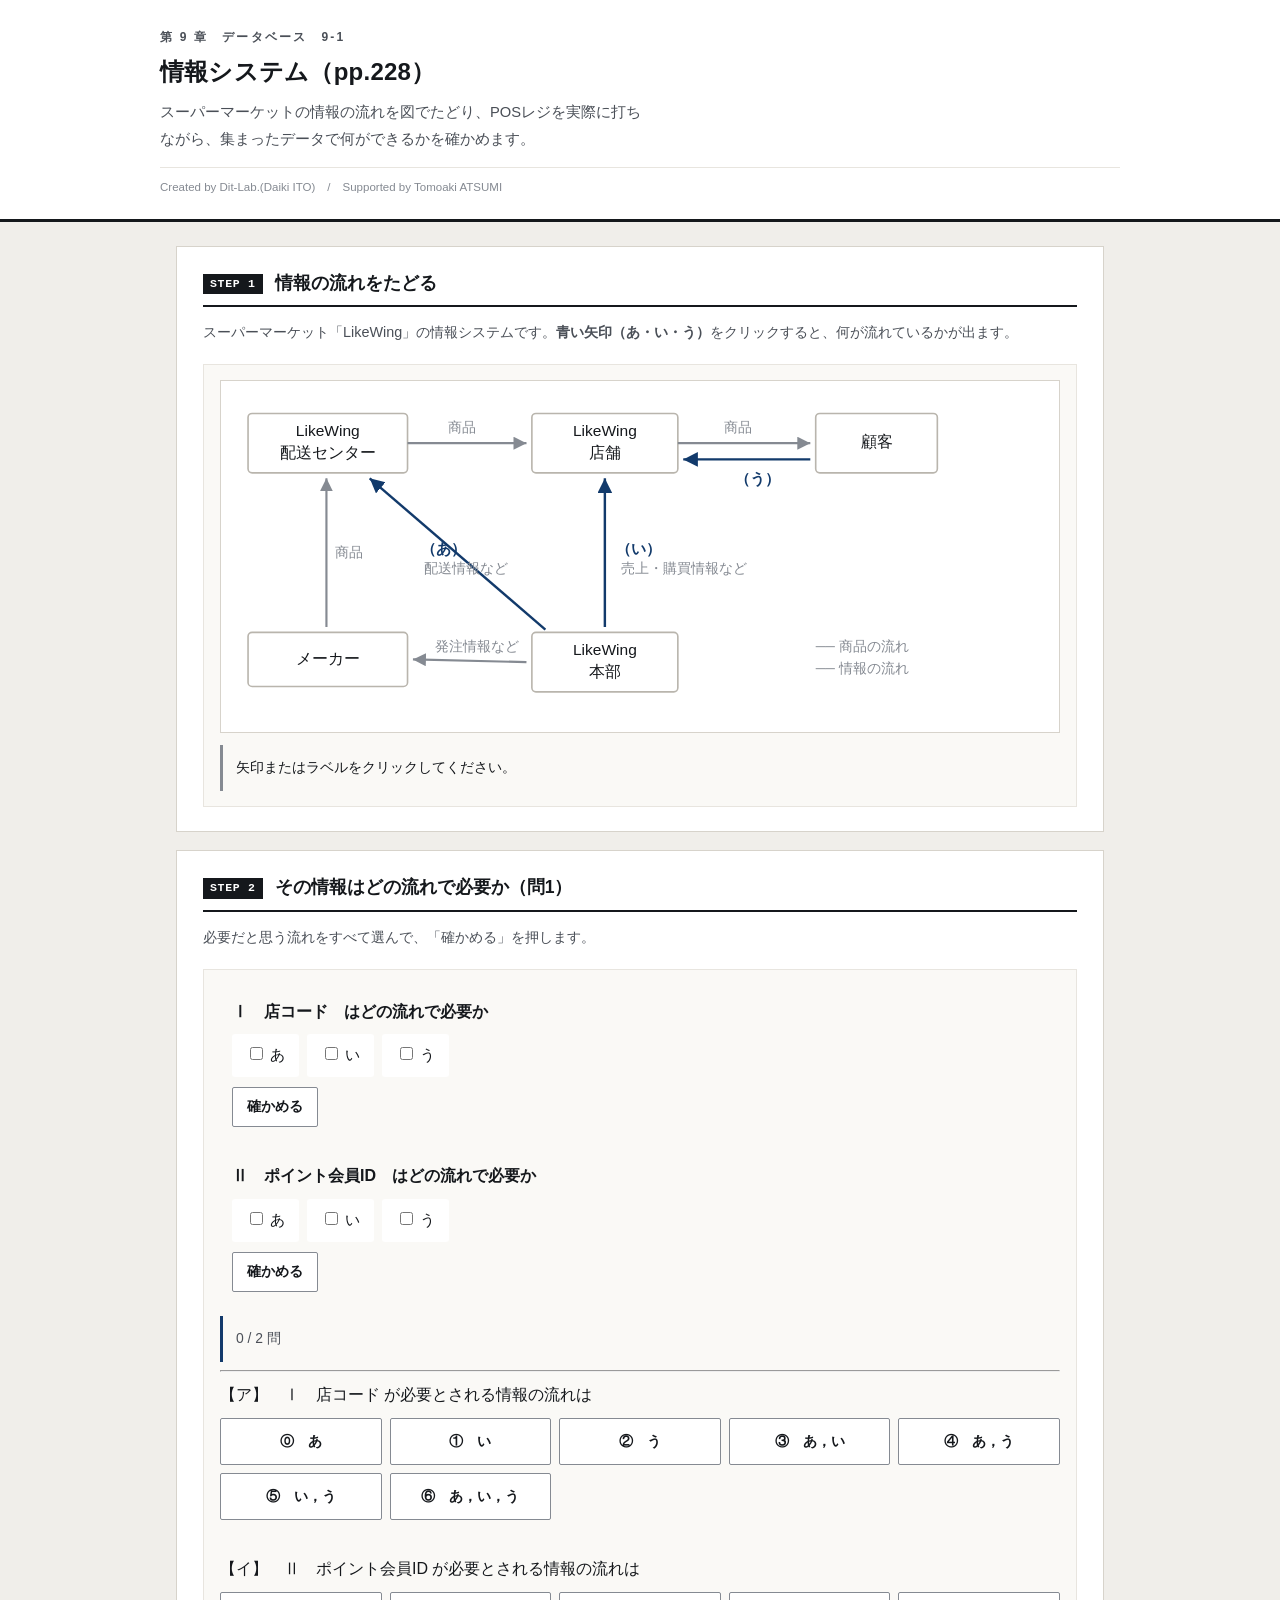
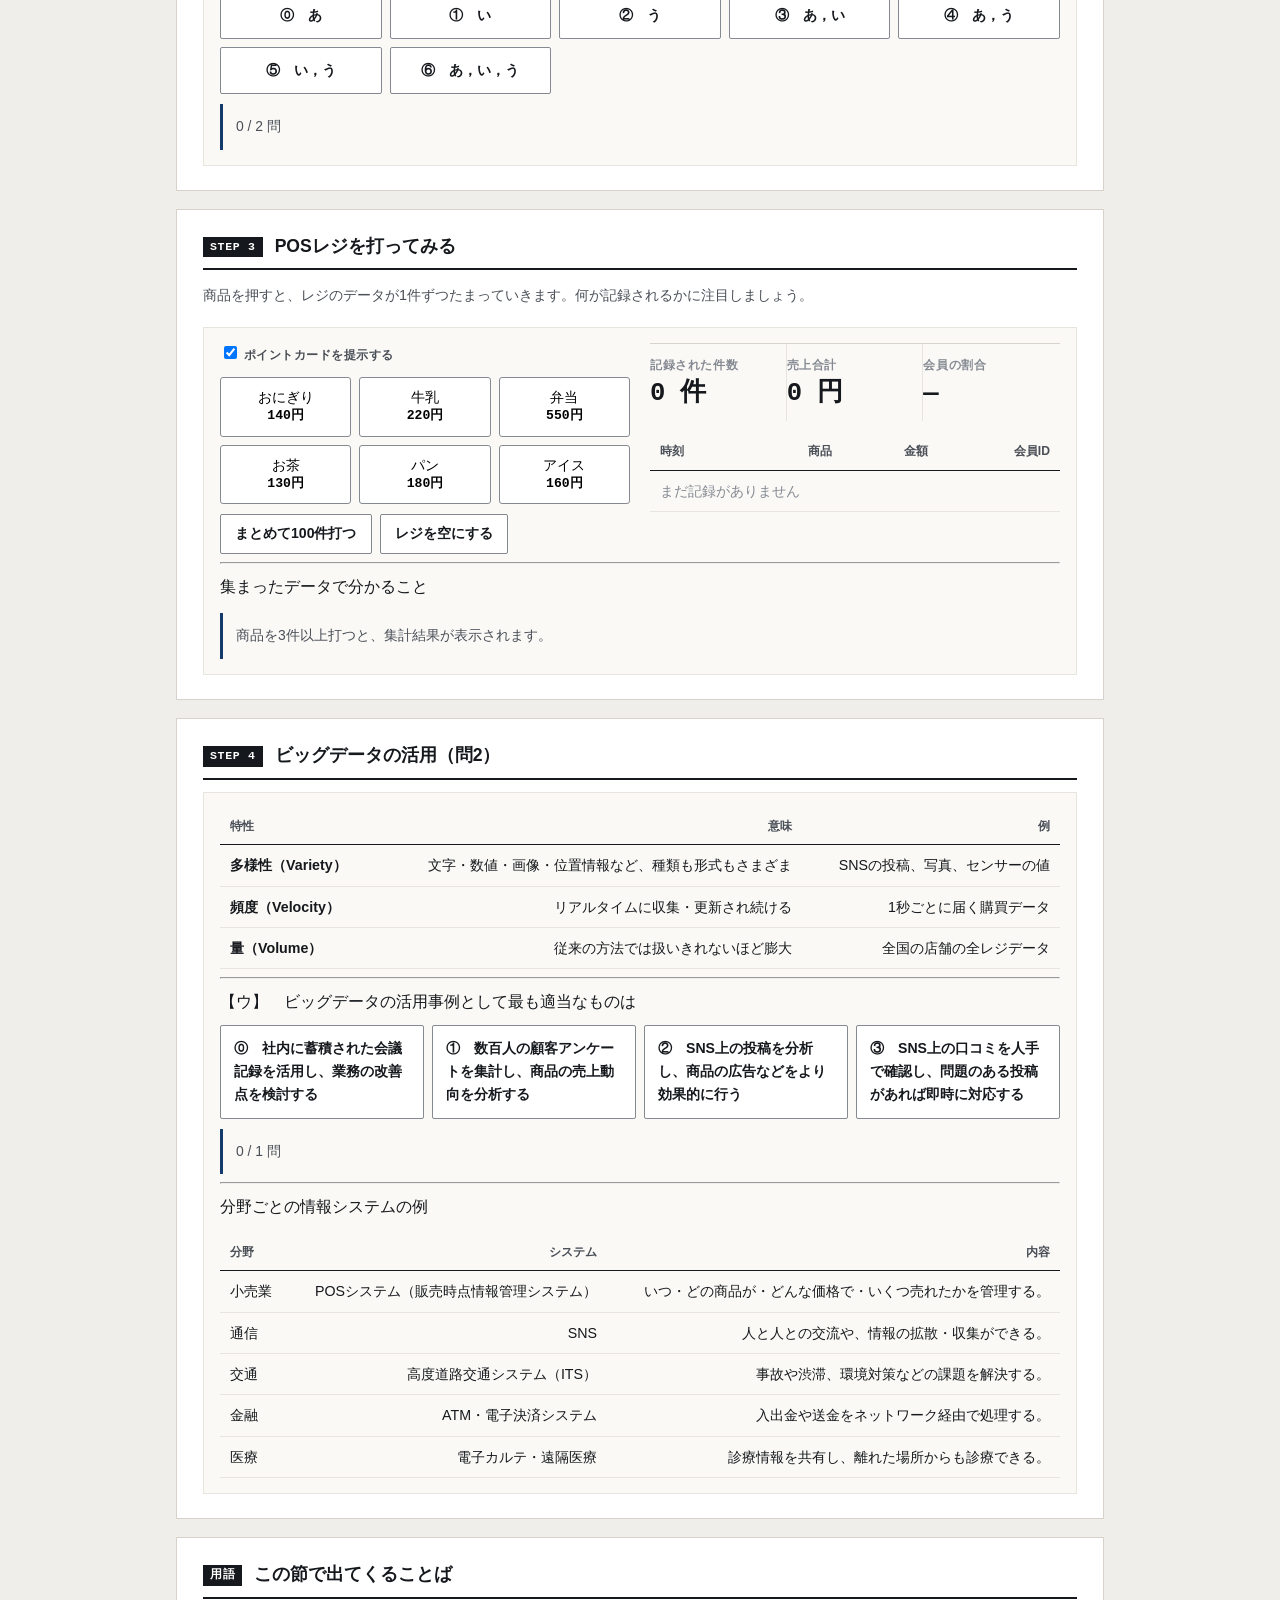
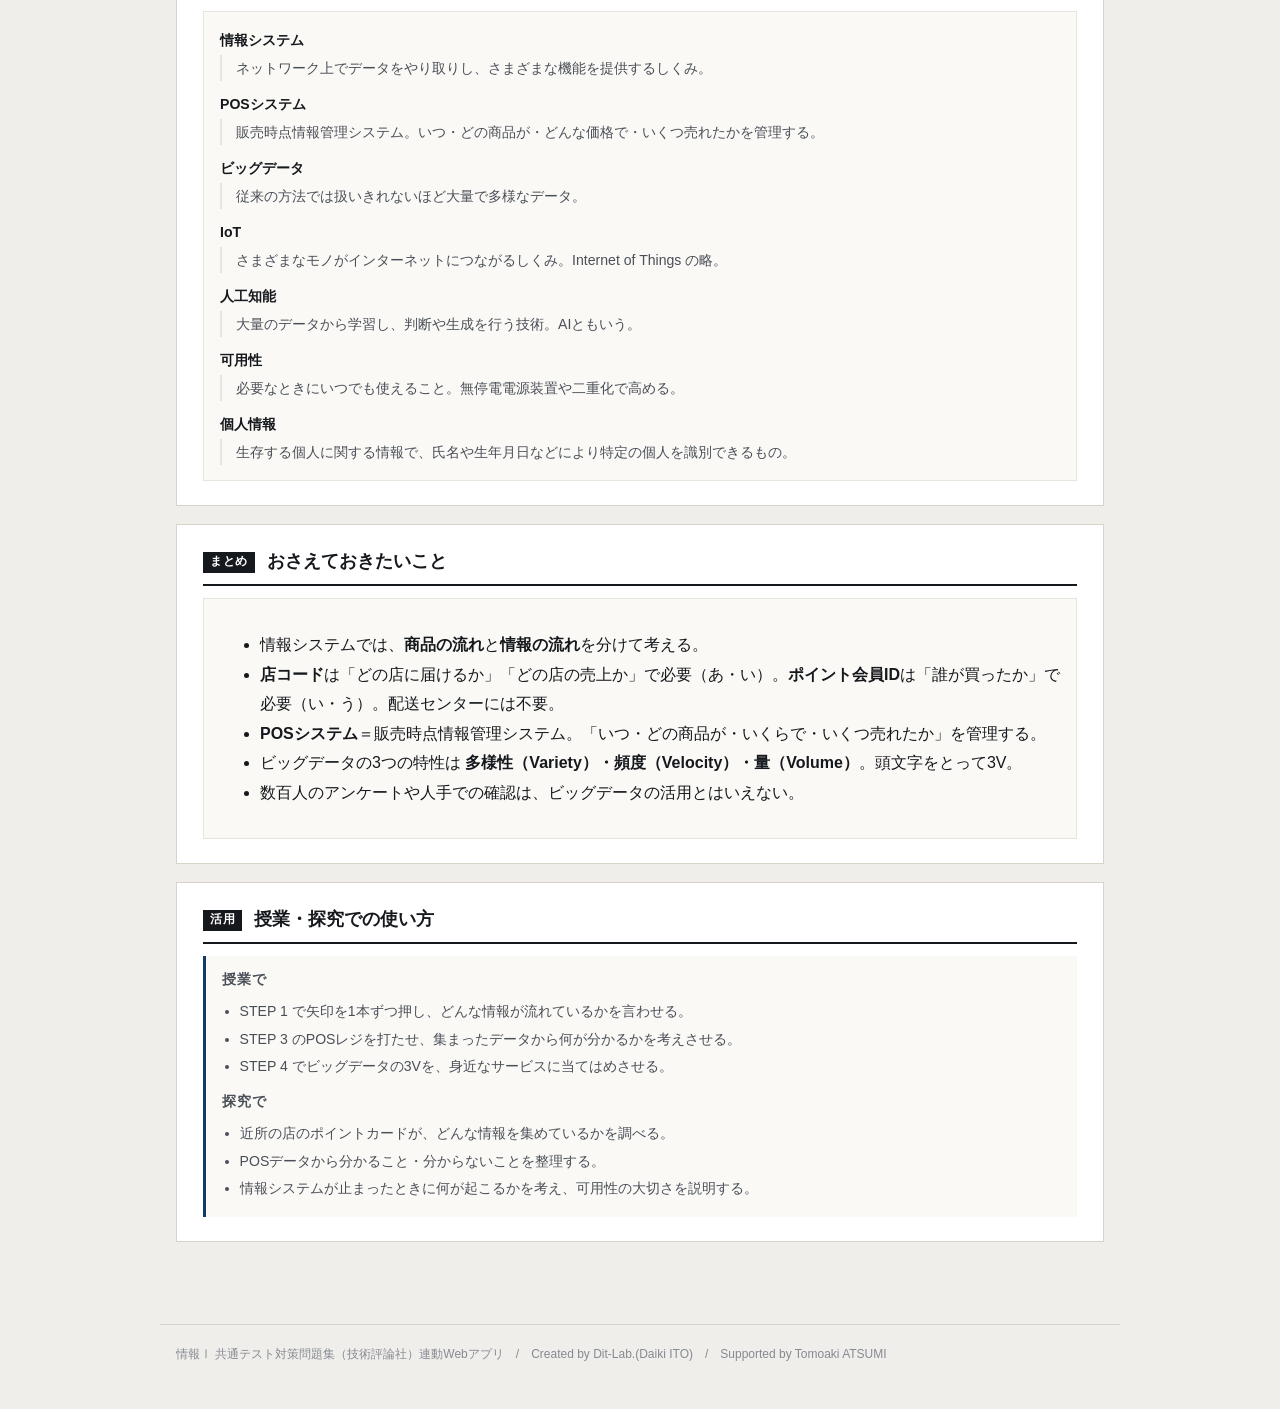
==== index.html @ 9b7051c2 "feat: Streamlit版を静的Webアプリ化。情報の流れの図・必要な情報の判定・POSレジ体験・ビッグデータ3Vに対応" ====
<!DOCTYPE html>
<html lang="ja">
<head>
<meta charset="UTF-8">
<meta name="viewport" content="width=device-width, initial-scale=1.0">
<title>情報システム｜情報Ⅰ共通テスト対策問題集</title>
<meta name="description" content="スーパーマーケットの情報の流れを図でたどり、POSレジを実際に打ちながら、集まったデータで何ができるかを確かめます。">
<link rel="icon" href="data:image/svg+xml,%3Csvg xmlns=%22http://www.w3.org/2000/svg%22 viewBox=%220 0 32 32%22%3E%3Crect width=%2232%22 height=%2232%22 fill=%22%2315181c%22/%3E%3Ctext x=%2216%22 y=%2222%22 font-size=%2218%22 font-family=%22monospace%22 fill=%22%23fff%22 text-anchor=%22middle%22%3E01%3C/text%3E%3C/svg%3E">
<link rel="stylesheet" href="css/style.css">
<link rel="stylesheet" href="css/app.css">
</head>
<body>

<header class="app-header">
  <div class="inner">
    <span class="eyebrow">第 9 章　データベース　9-1</span>
    <h1>情報システム（pp.228）</h1>
    <p class="lead">スーパーマーケットの情報の流れを図でたどり、POSレジを実際に打ちながら、集まったデータで何ができるかを確かめます。</p>
    <p class="credit">Created by Dit-Lab.(Daiki ITO)　/　Supported by Tomoaki ATSUMI</p>
  </div>
</header>

<main class="wrap">
  <section class="step" id="step1">
    <h2><span class="no">STEP 1</span>情報の流れをたどる</h2>
    <p class="desc">スーパーマーケット「LikeWing」の情報システムです。<strong>青い矢印（あ・い・う）</strong>をクリックすると、何が流れているかが出ます。</p>
    <div class="panel">
      <div id="sysBox"></div>
      <div class="note" id="sysNote" style="margin-top:12px">矢印またはラベルをクリックしてください。</div>
    </div>
  </section>

  <section class="step" id="step2">
    <h2><span class="no">STEP 2</span>その情報はどの流れで必要か（問1）</h2>
    <p class="desc">必要だと思う流れをすべて選んで、「確かめる」を押します。</p>
    <div class="panel">
      <div id="pickBox"></div>
      <div class="note" id="pickNote" style="margin-top:12px"></div>
      <hr class="sep">
      <div id="q1Box"></div>
      <div class="note" id="q1Note" style="margin-top:10px"></div>
    </div>
  </section>

  <section class="step" id="step3">
    <h2><span class="no">STEP 3</span>POSレジを打ってみる</h2>
    <p class="desc">商品を押すと、レジのデータが1件ずつたまっていきます。何が記録されるかに注目しましょう。</p>
    <div class="panel">
      <div class="grid c2">
        <div>
          <label class="fld"><input type="checkbox" id="memOn" checked> ポイントカードを提示する</label>
          <div class="posgrid" id="posBox" style="margin-top:10px"></div>
          <div class="btn-row" style="margin-top:10px">
            <button class="btn" id="posAuto">まとめて100件打つ</button>
            <button class="btn" id="posClear">レジを空にする</button>
          </div>
        </div>
        <div>
          <div class="metrics">
            <div class="metric"><div class="k">記録された件数</div><div class="v" id="posN">0</div></div>
            <div class="metric"><div class="k">売上合計</div><div class="v" id="posSum">0 円</div></div>
            <div class="metric"><div class="k">会員の割合</div><div class="v" id="posMem">—</div></div>
          </div>
          <div class="tbl-scroll" style="margin-top:12px"><table class="tbl" id="posTable"></table></div>
        </div>
      </div>
      <hr class="sep">
      <p class="qhead">集まったデータで分かること</p>
      <div id="posChart"></div>
      <div class="note" id="posNote" style="margin-top:12px"></div>
    </div>
  </section>

  <section class="step" id="step4">
    <h2><span class="no">STEP 4</span>ビッグデータの活用（問2）</h2>
    <div class="panel">
      <div class="tbl-scroll"><table class="tbl" id="vTable"></table></div>
      <hr class="sep">
      <div id="q2Box"></div>
      <div class="note" id="q2Note" style="margin-top:10px"></div>
      <hr class="sep">
      <p class="qhead">分野ごとの情報システムの例</p>
      <div class="tbl-scroll"><table class="tbl" id="sysTable"></table></div>
    </div>
  </section>

  <section class="step" id="glossary">
    <h2><span class="no">用語</span>この節で出てくることば</h2>
    <div class="panel"><div id="glossBox"></div></div>
  </section>

  <section class="step" id="wrap">
    <h2><span class="no">まとめ</span>おさえておきたいこと</h2>
    <div class="panel">
      <ul class="bullets">
        <li>情報システムでは、<strong>商品の流れ</strong>と<strong>情報の流れ</strong>を分けて考える。</li>
        <li><strong>店コード</strong>は「どの店に届けるか」「どの店の売上か」で必要（あ・い）。<strong>ポイント会員ID</strong>は「誰が買ったか」で必要（い・う）。配送センターには不要。</li>
        <li><strong>POSシステム</strong>＝販売時点情報管理システム。「いつ・どの商品が・いくらで・いくつ売れたか」を管理する。</li>
        <li>ビッグデータの3つの特性は <strong>多様性（Variety）・頻度（Velocity）・量（Volume）</strong>。頭文字をとって3V。</li>
        <li>数百人のアンケートや人手での確認は、ビッグデータの活用とはいえない。</li>
      </ul>
    </div>
  </section>

  <section class="step">
    <h2><span class="no">活用</span>授業・探究での使い方</h2>
    <div class="use-note">
      <h3>授業で</h3>
      <ul>
        <li>STEP 1 で矢印を1本ずつ押し、どんな情報が流れているかを言わせる。</li>
        <li>STEP 3 のPOSレジを打たせ、集まったデータから何が分かるかを考えさせる。</li>
        <li>STEP 4 でビッグデータの3Vを、身近なサービスに当てはめさせる。</li>
      </ul>
      <h3 style="margin-top:12px">探究で</h3>
      <ul>
        <li>近所の店のポイントカードが、どんな情報を集めているかを調べる。</li>
        <li>POSデータから分かること・分からないことを整理する。</li>
        <li>情報システムが止まったときに何が起こるかを考え、可用性の大切さを説明する。</li>
      </ul>
    </div>
  </section>

</main>

<footer class="app-footer">
  情報Ⅰ 共通テスト対策問題集（技術評論社）連動Webアプリ　/　Created by Dit-Lab.(Daiki ITO)　/　Supported by Tomoaki ATSUMI
</footer>

<script src="js/tools.js"></script>
<script src="js/chart.js"></script>
<script src="js/terms.js"></script>
<script src="js/quiz.js"></script>
<script src="js/app.js"></script>
</body>
</html>
---- css/style.css ----
/* =========================================================
   情報Ⅰ 共通テスト対策問題集 — Web アプリ共通スタイル
   紙面（参考書）に寄せた設計。装飾色は使わず、色は意味を持つときだけ。
   ========================================================= */

:root{
  --paper:#ffffff;
  --paper-2:#faf9f6;      /* うすい紙 */
  --bg:#f0eeea;           /* 台紙 */
  --ink:#15181c;
  --ink-2:#4a4f57;
  --ink-3:#858a92;
  --rule:#d7d3cb;         /* 罫線 */
  --rule-2:#e8e5df;
  --accent:#123a6b;       /* 濃紺。主要操作と現在地だけに使う */
  --accent-w:#e9eef6;
  --zero:#c0392b;         /* 左＝0 */
  --one:#1d4ed8;          /* 右＝1 */
  --ok:#1f7a3d;   --ok-bg:#eef6f0;
  --ng:#b3261e;   --ng-bg:#fbefee;
  --warn:#8a5a00; --warn-bg:#fbf5e8;
  --font:"Hiragino Kaku Gothic ProN","Hiragino Sans","Yu Gothic Medium","Yu Gothic",
         "Noto Sans JP",Meiryo,-apple-system,BlinkMacSystemFont,sans-serif;
  --mono:"SFMono-Regular",Menlo,Consolas,"Courier New",monospace;
}

*{box-sizing:border-box}
[hidden]{display:none !important}
html{-webkit-text-size-adjust:100%}
body{
  margin:0; background:var(--bg); color:var(--ink);
  font-family:var(--font); font-size:16px; line-height:1.85;
  font-feature-settings:"palt" 1;
}
h1,h2,h3,h4{line-height:1.45; margin:0; font-weight:700}
p{margin:0 0 .75em} p:last-child{margin-bottom:0}
a{color:var(--accent)}

/* ---------- 標題 ---------- */
.app-header{background:var(--paper); border-bottom:3px solid var(--ink); padding:26px 20px 20px}
.app-header .inner{max-width:960px; margin:0 auto}
.app-header .eyebrow{
  font-size:.75rem; font-weight:700; color:var(--ink-2); letter-spacing:.18em;
  display:block; margin-bottom:7px;
}
.app-header h1{font-size:1.5rem; letter-spacing:.01em}
.app-header .lead{font-size:.92rem; color:var(--ink-2); margin-top:9px; max-width:60ch}
.app-header .credit{
  font-size:.72rem; color:var(--ink-3); margin-top:14px;
  padding-top:9px; border-top:1px solid var(--rule-2);
}

/* ---------- 版面 ---------- */
.wrap{max-width:960px; margin:0 auto; padding:24px 16px 64px}
.step{background:var(--paper); border:1px solid var(--rule); padding:24px 26px; margin-bottom:18px}
.step > h2{
  display:flex; align-items:baseline; gap:12px; font-size:1.1rem;
  padding-bottom:9px; border-bottom:2px solid var(--ink); margin-bottom:12px;
}
.step > h2 .no{
  flex:none; font-family:var(--mono); font-size:.72rem; font-weight:700;
  background:var(--ink); color:var(--paper); padding:2px 7px; letter-spacing:.06em;
  position:relative; top:-2px;
}
.step > .desc{color:var(--ink-2); font-size:.9rem; margin-bottom:18px}
.step[hidden]{display:none}

.grid{display:grid; gap:20px}
.grid > *{min-width:0}          /* 子の中身で列が広がるのを防ぐ */
@media(min-width:800px){ .grid.c2{grid-template-columns:1fr 1fr} }

.panel{border:1px solid var(--rule-2); background:var(--paper-2); padding:15px 16px; min-width:0}
.panel > h3{
  font-size:.8rem; font-weight:700; color:var(--ink-2); letter-spacing:.08em;
  margin-bottom:12px; padding-bottom:6px; border-bottom:1px solid var(--rule);
}

/* ---------- 部品 ---------- */
.btn{
  appearance:none; border:1px solid var(--ink-3); background:var(--paper); color:var(--ink);
  font-family:inherit; font-size:.88rem; font-weight:700; padding:8px 14px;
  border-radius:2px; cursor:pointer; min-height:40px; line-height:1.4;
  transition:background .12s, border-color .12s, color .12s;
}
.btn:hover:not(:disabled){background:var(--accent-w); border-color:var(--accent); color:var(--accent)}
.btn:disabled{opacity:.35; cursor:not-allowed}
.btn.primary{background:var(--accent); color:var(--paper); border-color:var(--accent)}
.btn.primary:hover:not(:disabled){background:#0d2c53; color:var(--paper)}
.btn.ghost{border-color:var(--rule); color:var(--ink-2)}
.btn.sm{font-size:.8rem; padding:5px 10px; min-height:34px}
.btn-row{display:flex; flex-wrap:wrap; gap:8px; align-items:center}

/* タブ（見出し下線式） */
.seg{display:flex; gap:0; border-bottom:1px solid var(--rule)}
.seg button{
  appearance:none; border:0; background:transparent; font-family:inherit; font-size:.88rem;
  font-weight:700; color:var(--ink-3); padding:9px 4px; margin-right:26px; cursor:pointer;
  border-bottom:3px solid transparent; margin-bottom:-1px; min-height:40px;
}
.seg button:hover{color:var(--ink-2)}
.seg button[aria-pressed="true"]{color:var(--ink); border-bottom-color:var(--accent)}

label.fld{display:block; font-size:.78rem; font-weight:700; color:var(--ink-2); margin-bottom:5px; letter-spacing:.04em}
input[type=text], textarea, input[type=number]{
  width:100%; font-family:inherit; font-size:1rem; color:var(--ink);
  border:1px solid var(--ink-3); border-radius:2px; padding:9px 11px;
  background:var(--paper); min-height:42px;
}
input:focus, textarea:focus{outline:2px solid var(--accent); outline-offset:-1px; border-color:var(--accent)}
.btn:focus-visible, .seg button:focus-visible, .node-card:focus-visible{outline:2px solid var(--accent); outline-offset:2px}
textarea{resize:vertical; line-height:1.7}
.mono{font-family:var(--mono)}

table.tbl{width:100%; border-collapse:collapse; font-size:.89rem}
table.tbl th, table.tbl td{border-bottom:1px solid var(--rule-2); padding:7px 10px; text-align:right}
table.tbl th:first-child, table.tbl td:first-child{text-align:left}
table.tbl thead th{border-bottom:1.5px solid var(--ink); font-size:.76rem; color:var(--ink-2); font-weight:700; white-space:nowrap}
.tbl-scroll{overflow-x:auto; -webkit-overflow-scrolling:touch; max-width:100%}

.note{padding:10px 13px; font-size:.87rem; border-left:3px solid var(--ink-3); background:var(--paper-2)}
.note.ok{background:var(--ok-bg); border-left-color:var(--ok); color:#123f22}
.note.ng{background:var(--ng-bg); border-left-color:var(--ng); color:#6d1a15}
.note.info{background:var(--paper-2); border-left-color:var(--accent); color:var(--ink-2)}
.note.warn{background:var(--warn-bg); border-left-color:var(--warn); color:#5c3d00}
.note[hidden]{display:none}

.badge{
  display:inline-block; font-size:.72rem; font-weight:700; padding:1px 7px;
  border:1px solid var(--rule); color:var(--ink-2); background:var(--paper); letter-spacing:.04em;
}

/* 数値は罫線で仕切るだけ。カードにしない */
.metrics{display:flex; flex-wrap:wrap; gap:0; border-top:1px solid var(--rule)}
.metric{flex:1 1 130px; padding:11px 14px 11px 0; border-right:1px solid var(--rule-2)}
.metric:last-child{border-right:0}
.metric .k{font-size:.74rem; color:var(--ink-3); font-weight:700; letter-spacing:.05em}
.metric .v{font-size:1.6rem; font-weight:700; line-height:1.3; font-family:var(--mono); letter-spacing:-.01em}
.metric .s{font-size:.76rem; color:var(--ink-2)}

.bit0{color:var(--zero); font-weight:700}
.bit1{color:var(--one); font-weight:700}

.app-footer{
  max-width:960px; margin:0 auto; padding:18px 16px 44px; color:var(--ink-3);
  font-size:.75rem; border-top:1px solid var(--rule);
}
.sr-only{position:absolute;width:1px;height:1px;overflow:hidden;clip:rect(0 0 0 0);white-space:nowrap}

@media(max-width:640px){
  body{font-size:15px}
  .app-header{padding:20px 16px 16px}
  .app-header h1{font-size:1.16rem}
  .wrap{padding:16px 12px 52px}
  .step{padding:18px 15px}
  .seg button{margin-right:18px; font-size:.84rem}
  .metric{flex-basis:50%; border-right:0}
}
@media (prefers-reduced-motion:reduce){ *{animation:none!important; transition:none!important} }

/* ---------- 自分のデータ・共有・印刷 ---------- */
.toolbar{display:flex; flex-wrap:wrap; gap:8px; align-items:center; margin-top:12px;
  padding-top:12px; border-top:1px solid var(--rule-2)}
.toolbar .hint{font-size:.78rem; color:var(--ink-3)}
.paste-area{width:100%; min-height:110px; font-family:var(--mono); font-size:.86rem}
.use-note{background:var(--paper-2); border-left:3px solid var(--accent); padding:14px 16px; font-size:.88rem}
.use-note h3{font-size:.86rem; letter-spacing:.06em; margin-bottom:8px; color:var(--ink-2)}
.use-note ol, .use-note ul{margin:0; padding-left:1.25em; line-height:1.95; color:var(--ink-2)}

@media print{
  body{background:#fff}
  .app-header{border-bottom:2px solid #000}
  .step{border:1px solid #bbb; break-inside:avoid; page-break-inside:avoid; margin-bottom:12px}
  .btn, .seg, .toolbar, input[type=range]{display:none !important}
  .note{border-left-width:2px}
  a[href]:after{content:""}
}

/* ---------- 入力グリッド ---------- */
.dg-scroll{overflow:auto; -webkit-overflow-scrolling:touch; border:1px solid var(--rule); background:var(--paper); max-height:420px}
table.dg{border-collapse:collapse; font-family:var(--mono); font-size:.9rem; min-width:100%}
table.dg th, table.dg td{border:1px solid var(--rule-2); padding:0}
table.dg thead th{background:var(--paper-2); position:sticky; top:0; z-index:2}
table.dg .dg-n{background:var(--paper-2); color:var(--ink-3); font-size:.76rem; font-weight:400;
  text-align:center; min-width:34px; padding:0 4px; position:sticky; left:0; z-index:1}
table.dg .dg-corner{background:var(--paper-2); min-width:34px; position:sticky; left:0; z-index:3}
table.dg .dg-act{background:var(--paper-2); width:34px}
.dg-h, .dg-c{width:100%; min-width:96px; border:0; background:transparent; font-family:inherit;
  font-size:.9rem; padding:8px 9px; color:var(--ink); min-height:38px}
.dg-h{font-weight:700; font-family:var(--font); font-size:.82rem; color:var(--ink-2)}
.dg-c.num{text-align:right}
.dg-c:focus, .dg-h:focus{outline:2px solid var(--accent); outline-offset:-2px; background:var(--accent-w)}
.dg-del{border:0; background:transparent; color:var(--ink-3); cursor:pointer; width:32px; height:34px; font-size:1rem}
.dg-del:hover{color:var(--ng)}
.dg-tools{display:flex; flex-wrap:wrap; gap:8px; align-items:center; margin-top:10px}
.dg-hint{font-size:.76rem; color:var(--ink-3)}

/* ---------- ファイル読み込み ---------- */
.filebox{display:flex; flex-wrap:wrap; gap:10px; align-items:center; padding:12px;
  border:1px dashed var(--rule); background:var(--paper-2)}
.filebox input[type=file]{font-size:.85rem; font-family:inherit; max-width:100%}
.filebox .sel{max-width:220px}
.filelabel{display:inline-flex; align-items:center; gap:6px; font-size:.85rem; font-weight:700;
  border:1px solid var(--ink-3); background:var(--paper); padding:8px 14px; border-radius:2px; cursor:pointer; min-height:40px}
.filelabel:hover{border-color:var(--accent); color:var(--accent); background:var(--accent-w)}
.filelabel input{display:none}

/* ---------- 用語解説 ---------- */
.term{position:relative; border-bottom:1.5px dotted var(--accent); cursor:help; color:var(--accent); font-weight:700}
.term .term-pop{display:none; position:absolute; left:0; top:1.7em; z-index:50; width:min(300px,78vw);
  background:var(--paper); border:1px solid var(--ink-3); box-shadow:0 6px 20px rgba(0,0,0,.14);
  padding:10px 12px; font-size:.82rem; font-weight:400; color:var(--ink-2); line-height:1.75;
  border-left:3px solid var(--accent); cursor:auto; text-align:left}
.term .term-pop b{display:block; color:var(--ink); font-size:.86rem; margin-bottom:3px}
.term.open .term-pop{display:block}
dl.gloss{margin:0; font-size:.88rem}
dl.gloss dt{font-weight:700; color:var(--ink); margin-top:10px}
dl.gloss dt:first-child{margin-top:0}
dl.gloss dd{margin:2px 0 0; color:var(--ink-2); line-height:1.85; padding-left:1em; border-left:2px solid var(--rule-2)}
@media print{ .term{border-bottom:0; color:inherit} .term .term-pop{display:none !important} }

/* ---------- スマホ・タブレット ---------- */
@media (max-width:1024px){
  /* iOS で入力時に画面が勝手に拡大するのを防ぐ（16px 未満だとズームする） */
  input[type=text], input[type=number], textarea, select, .dg-c, .dg-h{ font-size:16px }
  .dg-c, .dg-h{ min-width:110px }
}
@media (max-width:820px){
  .grid.c2{grid-template-columns:1fr}
  .dg-scroll{max-height:340px}
  .filebox{flex-direction:column; align-items:stretch}
  .filebox .sel{max-width:100%}
  .term .term-pop{left:auto; right:0; width:min(280px,86vw)}
}
@media (max-width:480px){
  .step > h2{font-size:1rem; flex-wrap:wrap}
  .metrics{gap:0}
  .metric{flex-basis:50%; padding-right:10px}
  .metric .v{font-size:1.3rem}
  .btn{padding:8px 12px}
  .dg-tools{gap:6px}
  .dg-hint{width:100%}
}
/* タッチ操作でのスクロールを滑らかに */
.tbl-scroll, .dg-scroll, .tree-box{ -webkit-overflow-scrolling:touch; overscroll-behavior-x:contain }

/* 幅指定つきの入力欄がスマートフォンではみ出さないようにする */
input[type=text], input[type=number], input[type=search], textarea, select{ max-width:100% }
.btn-row > label{ min-width:0; max-width:100% }
.btn-row > label input, .btn-row > label select{ max-width:100% }

/* 共通：○×判定・並べかえ（quiz.js 用） */
.abcde{border:1px solid var(--rule); border-radius:3px; overflow:hidden}
.abcde > div{border-top:1px solid var(--rule); padding:10px 12px}
.abcde > div:first-child{border-top:0}
.abcde .st{display:flex; gap:10px; align-items:flex-start; flex-wrap:wrap}
.abcde .st .k{font-weight:700; font-family:var(--mono); min-width:1.4em}
.abcde .st .t{flex:1; min-width:12em}
.abcde .jb{display:flex; gap:6px}
.abcde .jb .btn{min-width:3.4em; padding:6px 10px; text-align:center}
.prep{display:grid; grid-template-columns:repeat(auto-fit,minmax(150px,1fr)); gap:10px; margin-top:10px}
.prep .slot{border:1px dashed var(--ink-3); border-radius:3px; padding:10px; min-height:92px; background:var(--paper)}
.prep .slot.filled{border-style:solid}
.prep .slot .tag{font:700 .74rem/1.4 var(--mono); color:var(--accent); display:block; margin-bottom:6px}
.prep .slot .txt{font-size:.86rem; line-height:1.7}
.cards{display:flex; flex-wrap:wrap; gap:8px; margin-top:10px}
.cards .c{border:1px solid var(--ink-3); border-radius:3px; padding:9px 12px; background:var(--paper);
  cursor:pointer; font-size:.88rem; max-width:100%; text-align:left; font-family:inherit; color:var(--ink)}
.cards .c:hover{background:var(--warn-bg)}
.cards .c.used{opacity:.35; pointer-events:none}
---- css/app.css ----
.qhead{display:flex; justify-content:space-between; align-items:center; margin-bottom:12px}
.card-q{border:1px solid var(--rule); background:var(--paper); padding:18px; margin-bottom:14px}
.q-scene{font-size:1rem; font-weight:700; line-height:1.9}
.choice4{display:grid; gap:8px; grid-template-columns:repeat(auto-fit,minmax(160px,1fr))}
.choice4 .btn{text-align:left; line-height:1.65; padding:11px 13px}
.choice4 .btn.correct{background:var(--ok-bg); border-color:var(--ok); color:var(--ok)}
.choice4 .btn.wrong{background:var(--ng-bg); border-color:var(--ng); color:var(--ng)}
.choice4.locked{pointer-events:none}
.sel{width:100%; font-family:inherit; font-size:.95rem; padding:9px 11px; min-height:42px;
  border:1px solid var(--ink-3); border-radius:2px; background:var(--paper); color:var(--ink)}
input[type=range]{width:100%; accent-color:var(--accent); height:34px}
.why{font-size:.85rem; color:var(--ink-2); line-height:1.85}
.eqbox{font-family:var(--mono); font-size:1.02rem; font-weight:700; text-align:center; padding:14px;
  border:1px solid var(--rule); background:var(--paper-2); line-height:1.8}
.blankin{border:1.5px solid var(--accent); background:#fff; padding:6px 8px; text-align:center;
  font-family:var(--mono); min-height:38px; font-size:.95rem; max-width:120px}
.blankin.ok{border-color:var(--ok); background:var(--ok-bg)}
.blankin.ng{border-color:var(--ng); background:var(--ng-bg)}
table.tbl td .blankin{width:100%; max-width:none}

/* --- 9-1 情報システム --- */
#sysBox{border:1px solid var(--rule);background:var(--paper)}
#sysBox svg{display:block;width:100%}
svg .node{fill:#fff;stroke:#b9b5ad;stroke-width:1.2}
svg .ntx{font-size:11.5px;fill:#15181c;text-anchor:middle;dominant-baseline:middle;font-family:inherit;pointer-events:none}
svg .goods{stroke:#858a92;stroke-width:1.6;fill:none;marker-end:url(#a1)}
svg .info{stroke:#123a6b;stroke-width:1.8;fill:none;marker-end:url(#a2);cursor:pointer}
svg .info.on{stroke:#c0392b;stroke-width:3}
svg .ilab{font-size:11px;fill:#123a6b;font-weight:700;font-family:inherit;cursor:pointer}
svg .ilab.on{fill:#c0392b}
svg .cap{font-size:10px;fill:#858a92;font-family:inherit}
.posgrid{display:grid;grid-template-columns:repeat(auto-fit,minmax(110px,1fr));gap:8px}
.posgrid .p{border:1px solid var(--ink-3);border-radius:3px;padding:10px 8px;background:#fff;cursor:pointer;text-align:center;font-size:.88rem}
.posgrid .p:hover{background:var(--warn-bg)}
.posgrid .p .pr{display:block;font:700 .82rem/1.4 var(--mono);color:var(--muted)}
.flowpick{display:flex;gap:8px;flex-wrap:wrap;margin-top:8px}
.flowpick label{border:1px solid var(--line);border-radius:3px;padding:8px 14px;background:#fff;cursor:pointer;font-size:.92rem}
.flowpick label.on{border-color:var(--accent);background:var(--warn-bg);font-weight:700}
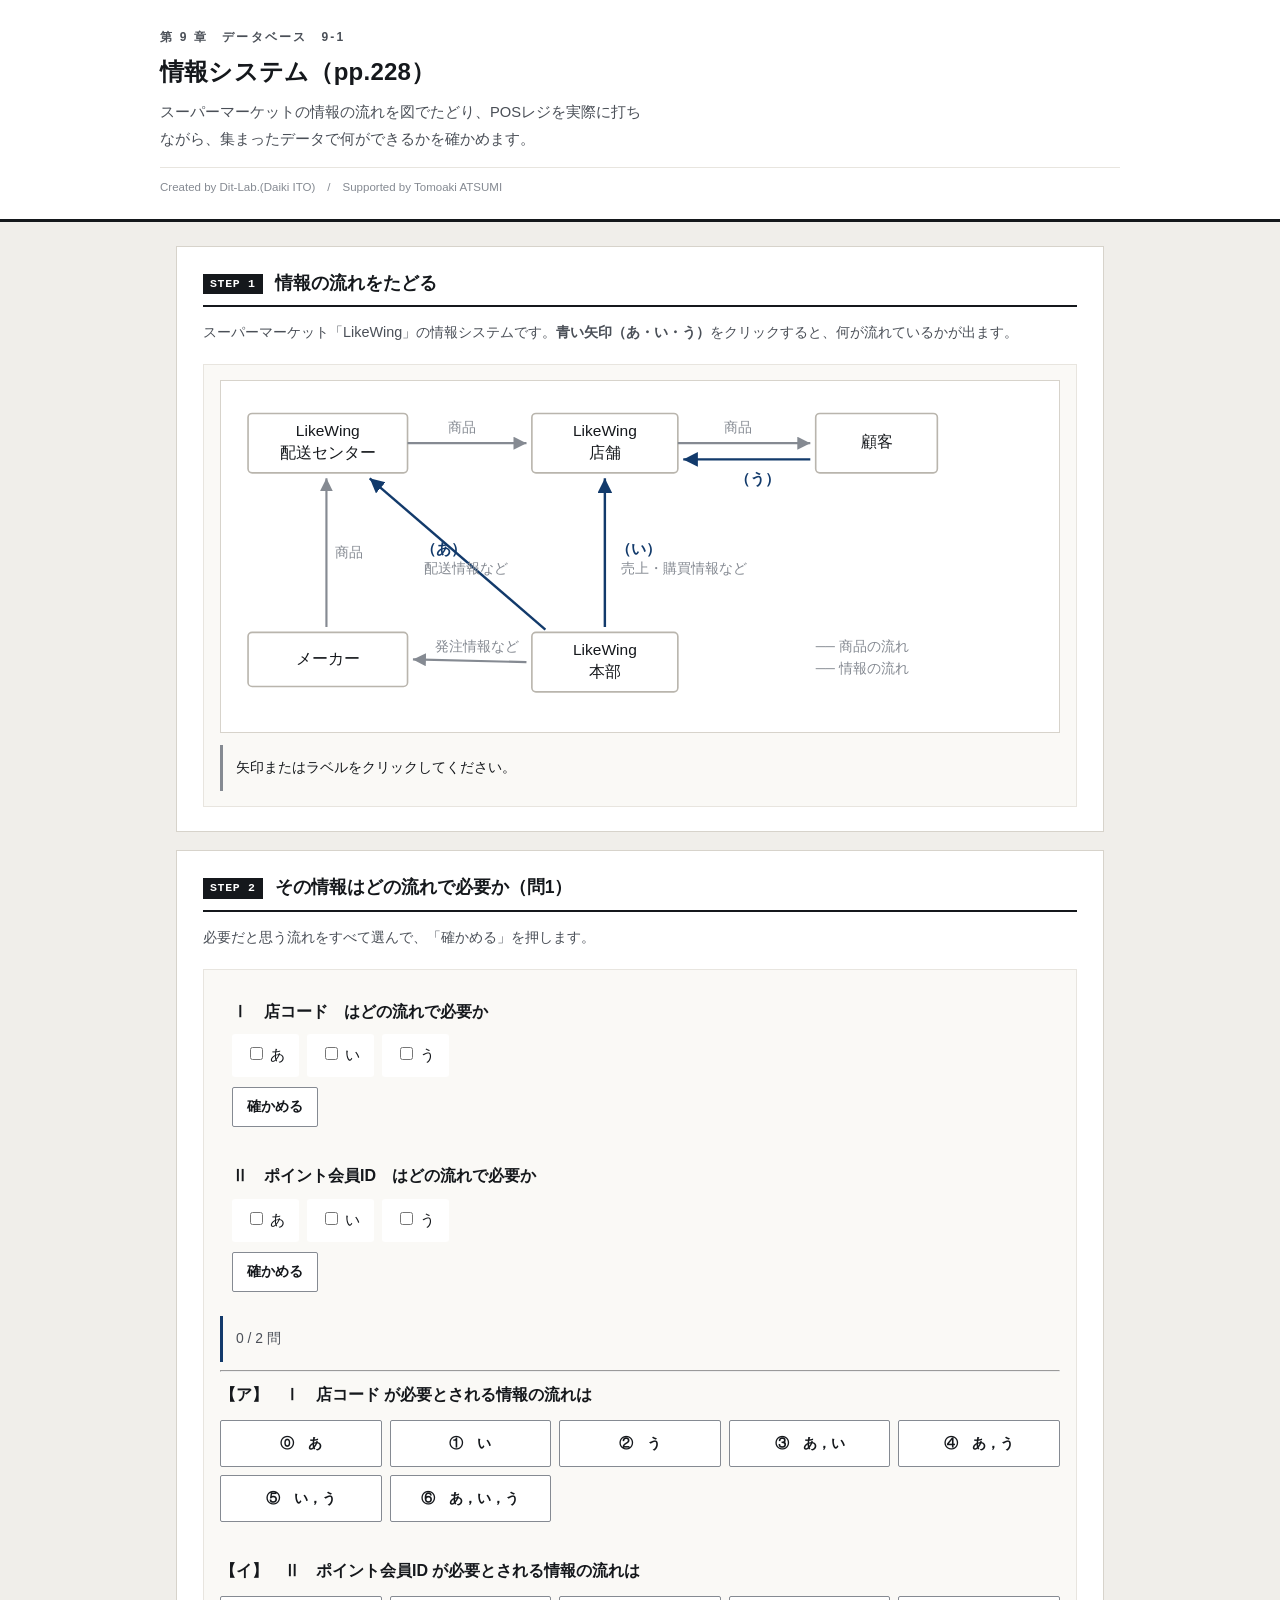
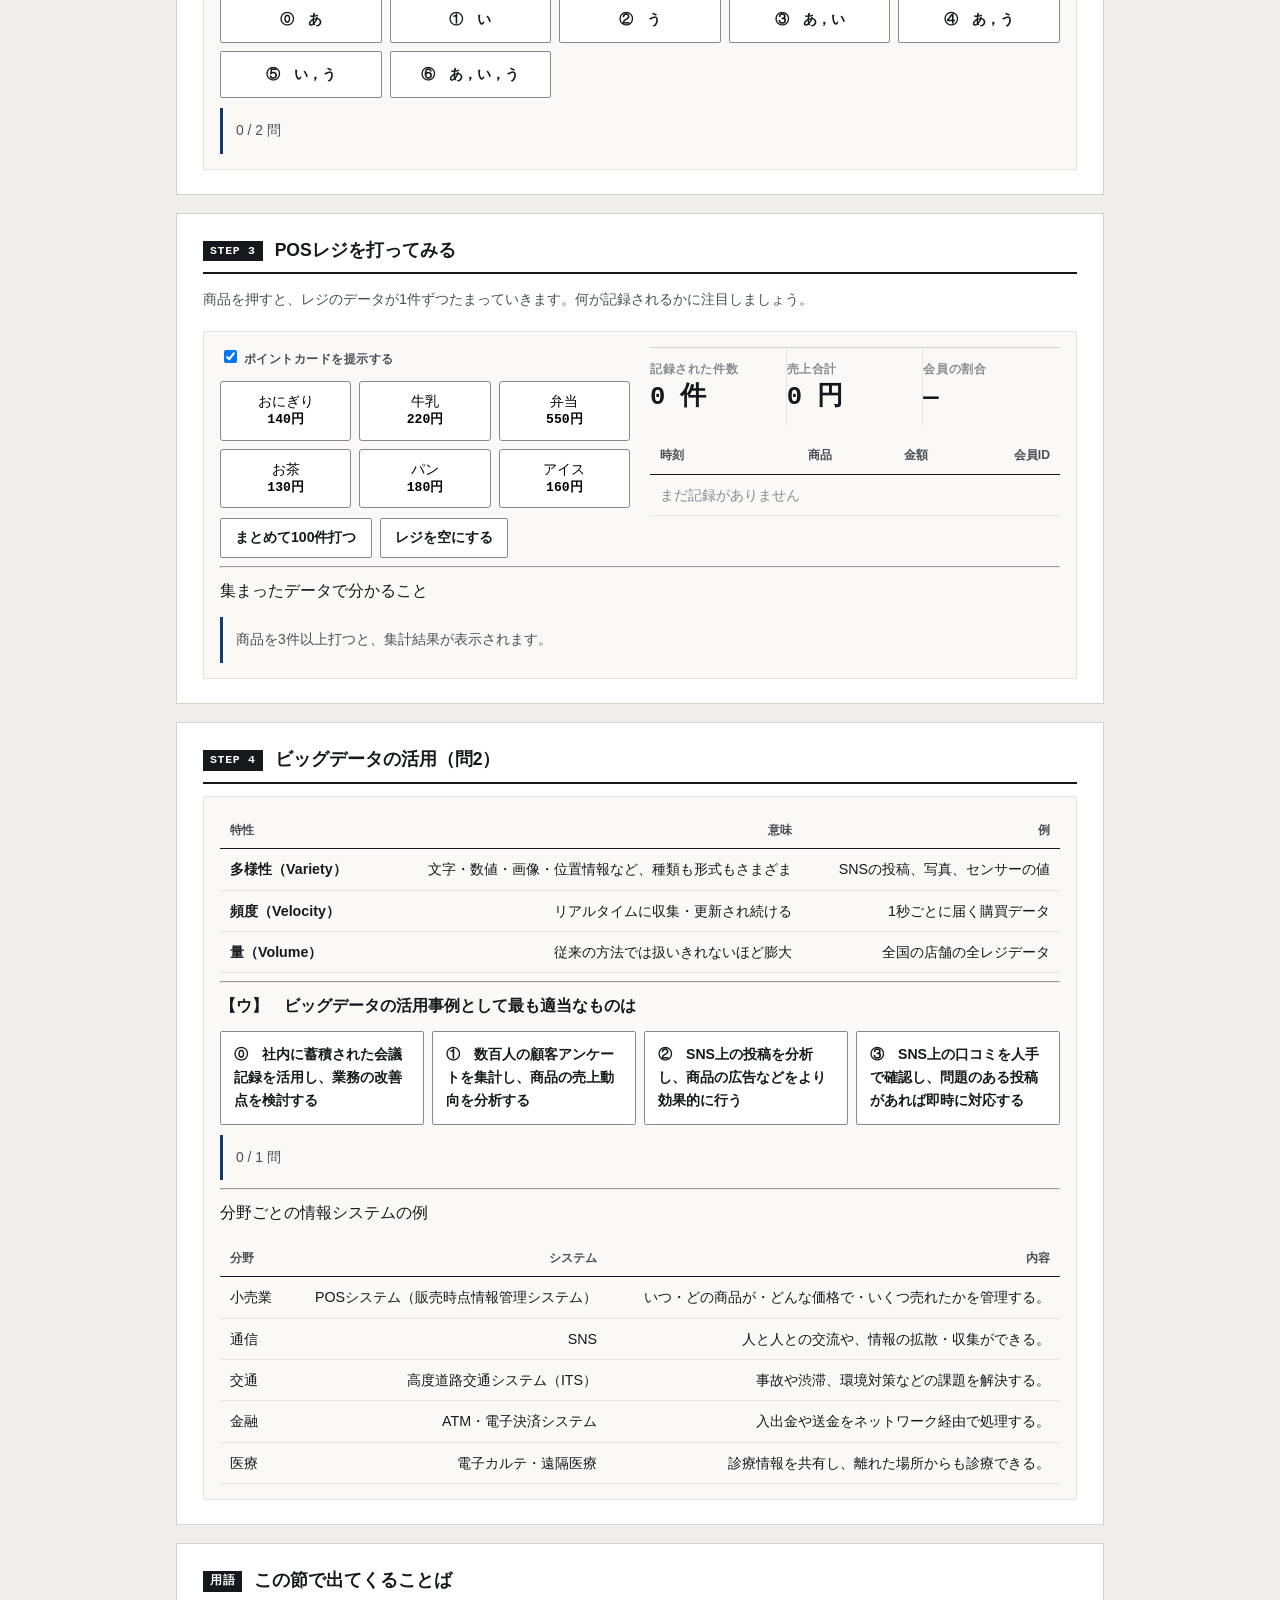
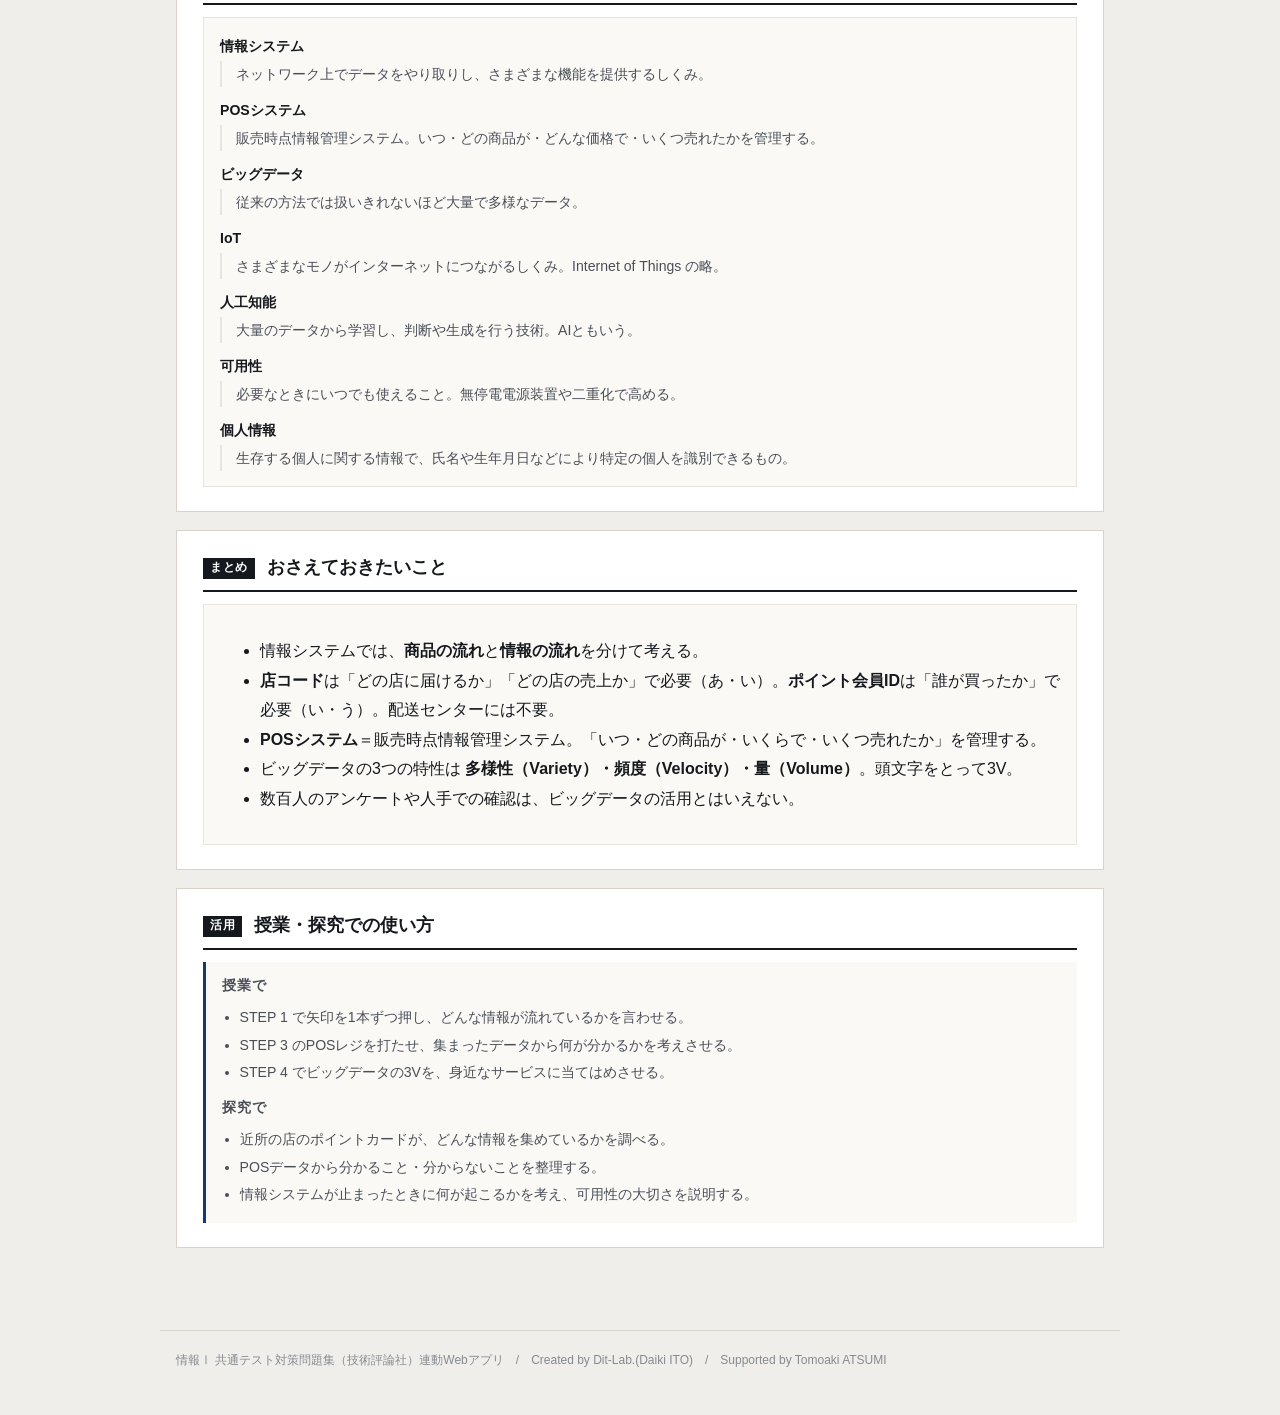
==== commit 278fe312: "fix: 設問見出しのレイアウト不具合を修正（.qhead→.pq）" ====
--- a/index.html
+++ b/index.html
@@ -6,8 +6,8 @@
 <title>情報システム｜情報Ⅰ共通テスト対策問題集</title>
 <meta name="description" content="スーパーマーケットの情報の流れを図でたどり、POSレジを実際に打ちながら、集まったデータで何ができるかを確かめます。">
 <link rel="icon" href="data:image/svg+xml,%3Csvg xmlns=%22http://www.w3.org/2000/svg%22 viewBox=%220 0 32 32%22%3E%3Crect width=%2232%22 height=%2232%22 fill=%22%2315181c%22/%3E%3Ctext x=%2216%22 y=%2222%22 font-size=%2218%22 font-family=%22monospace%22 fill=%22%23fff%22 text-anchor=%22middle%22%3E01%3C/text%3E%3C/svg%3E">
-<link rel="stylesheet" href="css/style.css">
-<link rel="stylesheet" href="css/app.css">
+<link rel="stylesheet" href="css/style.css?v=ea93572e">
+<link rel="stylesheet" href="css/app.css?v=15e9ed13">
 </head>
 <body>
 
@@ -126,10 +126,9 @@
   情報Ⅰ 共通テスト対策問題集（技術評論社）連動Webアプリ　/　Created by Dit-Lab.(Daiki ITO)　/　Supported by Tomoaki ATSUMI
 </footer>
 
-<script src="js/tools.js"></script>
-<script src="js/chart.js"></script>
-<script src="js/terms.js"></script>
-<script src="js/quiz.js"></script>
-<script src="js/app.js"></script>
+<script src="js/chart.js?v=fb6e3be1"></script>
+<script src="js/terms.js?v=2906fc33"></script>
+<script src="js/quiz.js?v=13402362"></script>
+<script src="js/app.js?v=3086123c"></script>
 </body>
 </html>
--- a/css/style.css
+++ b/css/style.css
@@ -68,6 +68,7 @@
 .grid{display:grid; gap:20px}
 .grid > *{min-width:0}          /* 子の中身で列が広がるのを防ぐ */
 @media(min-width:800px){ .grid.c2{grid-template-columns:1fr 1fr} }
+@media(min-width:800px){ .grid.c21{grid-template-columns:1.45fr 1fr} }
 
 .panel{border:1px solid var(--rule-2); background:var(--paper-2); padding:15px 16px; min-width:0}
 .panel > h3{
@@ -225,7 +226,7 @@
   .dg-c, .dg-h{ min-width:110px }
 }
 @media (max-width:820px){
-  .grid.c2{grid-template-columns:1fr}
+  .grid.c2,.grid.c21{grid-template-columns:1fr}
   .dg-scroll{max-height:340px}
   .filebox{flex-direction:column; align-items:stretch}
   .filebox .sel{max-width:100%}
@@ -267,3 +268,13 @@
   cursor:pointer; font-size:.88rem; max-width:100%; text-align:left; font-family:inherit; color:var(--ink)}
 .cards .c:hover{background:var(--warn-bg)}
 .cards .c.used{opacity:.35; pointer-events:none}
+
+/* --- 予想してから実行 --- */
+.pmark{display:inline-block; background:var(--accent); color:#fff; font-size:.7rem; font-weight:700;
+  letter-spacing:.08em; padding:2px 7px; border-radius:2px; margin-right:8px; vertical-align:2px}
+input.pin{font-size:1.05rem; padding:7px 10px; border:1px solid var(--rule); border-radius:3px;
+  width:9em; max-width:100%; background:#fff}
+.btn-row .unit{color:var(--muted); font-size:.9rem}
+.choice4 .btn.on{border-color:var(--accent); box-shadow:inset 0 0 0 1px var(--accent); font-weight:700}
+/* 設問文の見出し（flex ではなく通常の段落。.qhead は左右振り分け用なので用途が別） */
+.pq{margin:0 0 10px; font-weight:700; line-height:1.85}
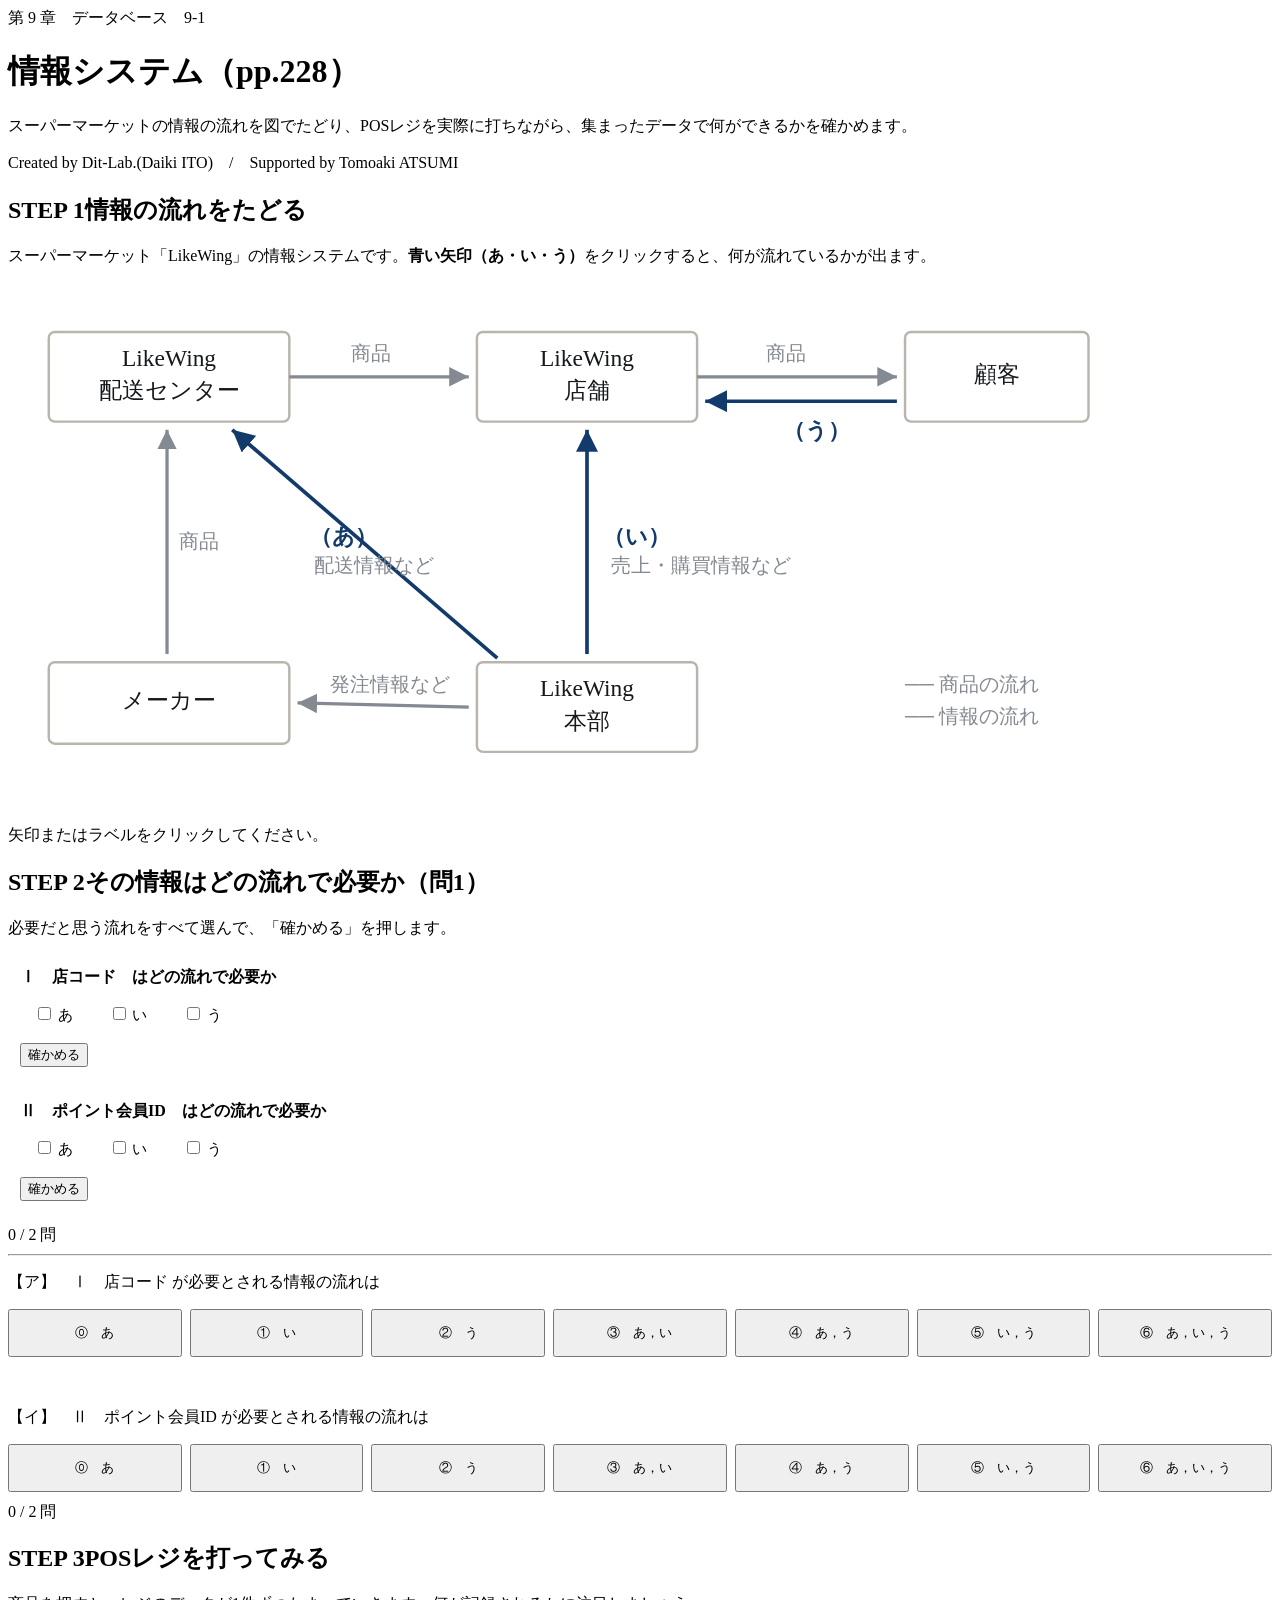
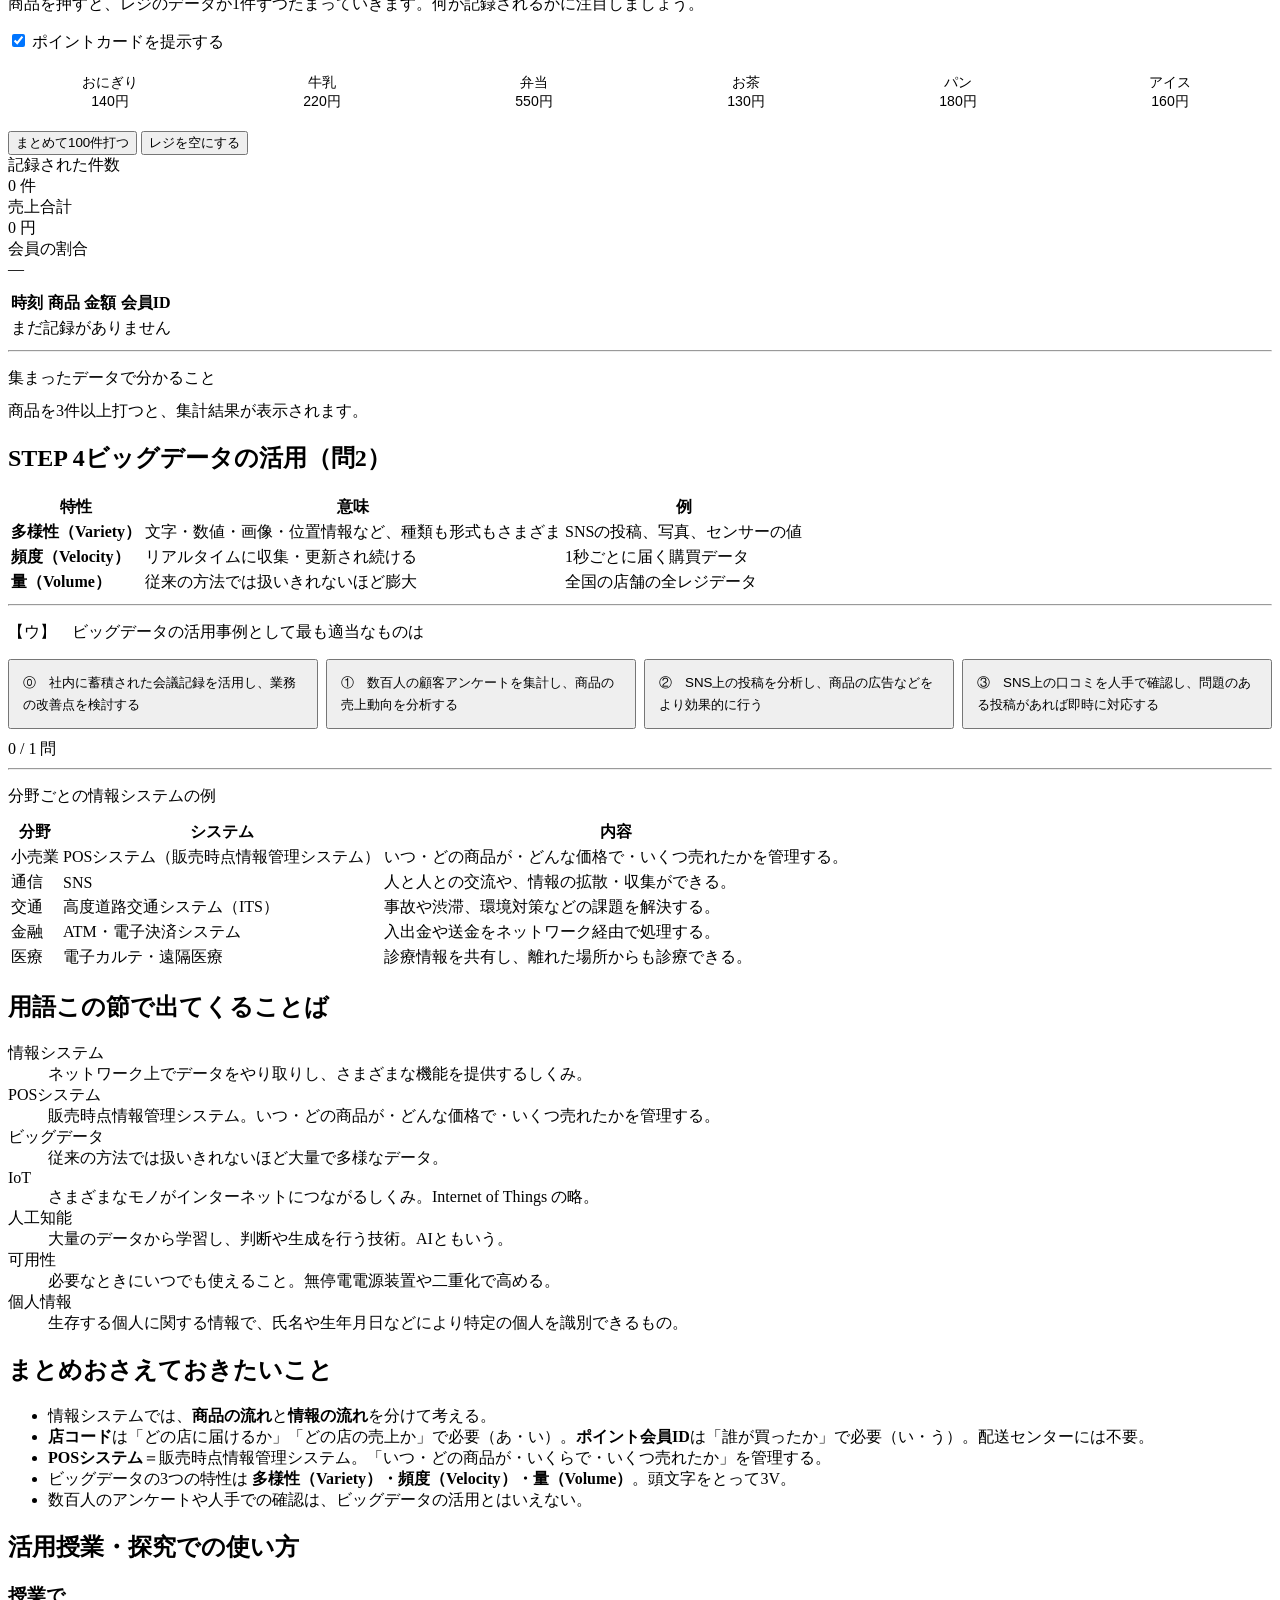
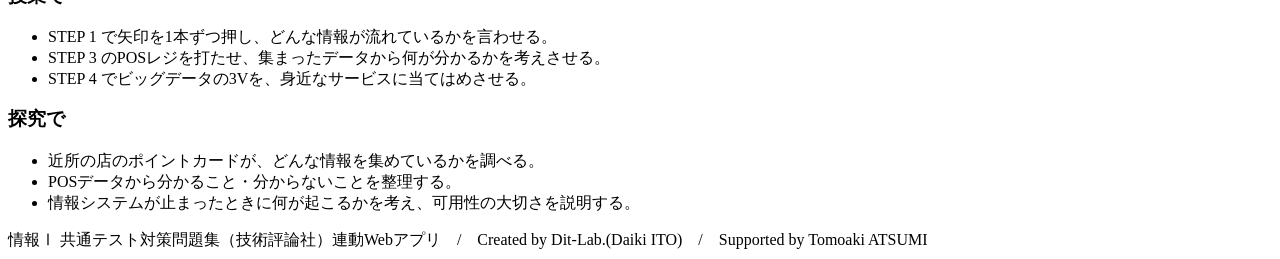
==== commit 57564e8a: "fix: 解説文が折り返さず画面からはみ出す場合がある不具合を修正" ====
--- a/index.html
+++ b/index.html
@@ -6,7 +6,7 @@
 <title>情報システム｜情報Ⅰ共通テスト対策問題集</title>
 <meta name="description" content="スーパーマーケットの情報の流れを図でたどり、POSレジを実際に打ちながら、集まったデータで何ができるかを確かめます。">
 <link rel="icon" href="data:image/svg+xml,%3Csvg xmlns=%22http://www.w3.org/2000/svg%22 viewBox=%220 0 32 32%22%3E%3Crect width=%2232%22 height=%2232%22 fill=%22%2315181c%22/%3E%3Ctext x=%2216%22 y=%2222%22 font-size=%2218%22 font-family=%22monospace%22 fill=%22%23fff%22 text-anchor=%22middle%22%3E01%3C/text%3E%3C/svg%3E">
-<link rel="stylesheet" href="css/style.css?v=ea93572e">
+<link rel="stylesheet" href="css/style.css?v=1b60c856">
 <link rel="stylesheet" href="css/app.css?v=15e9ed13">
 </head>
 <body>
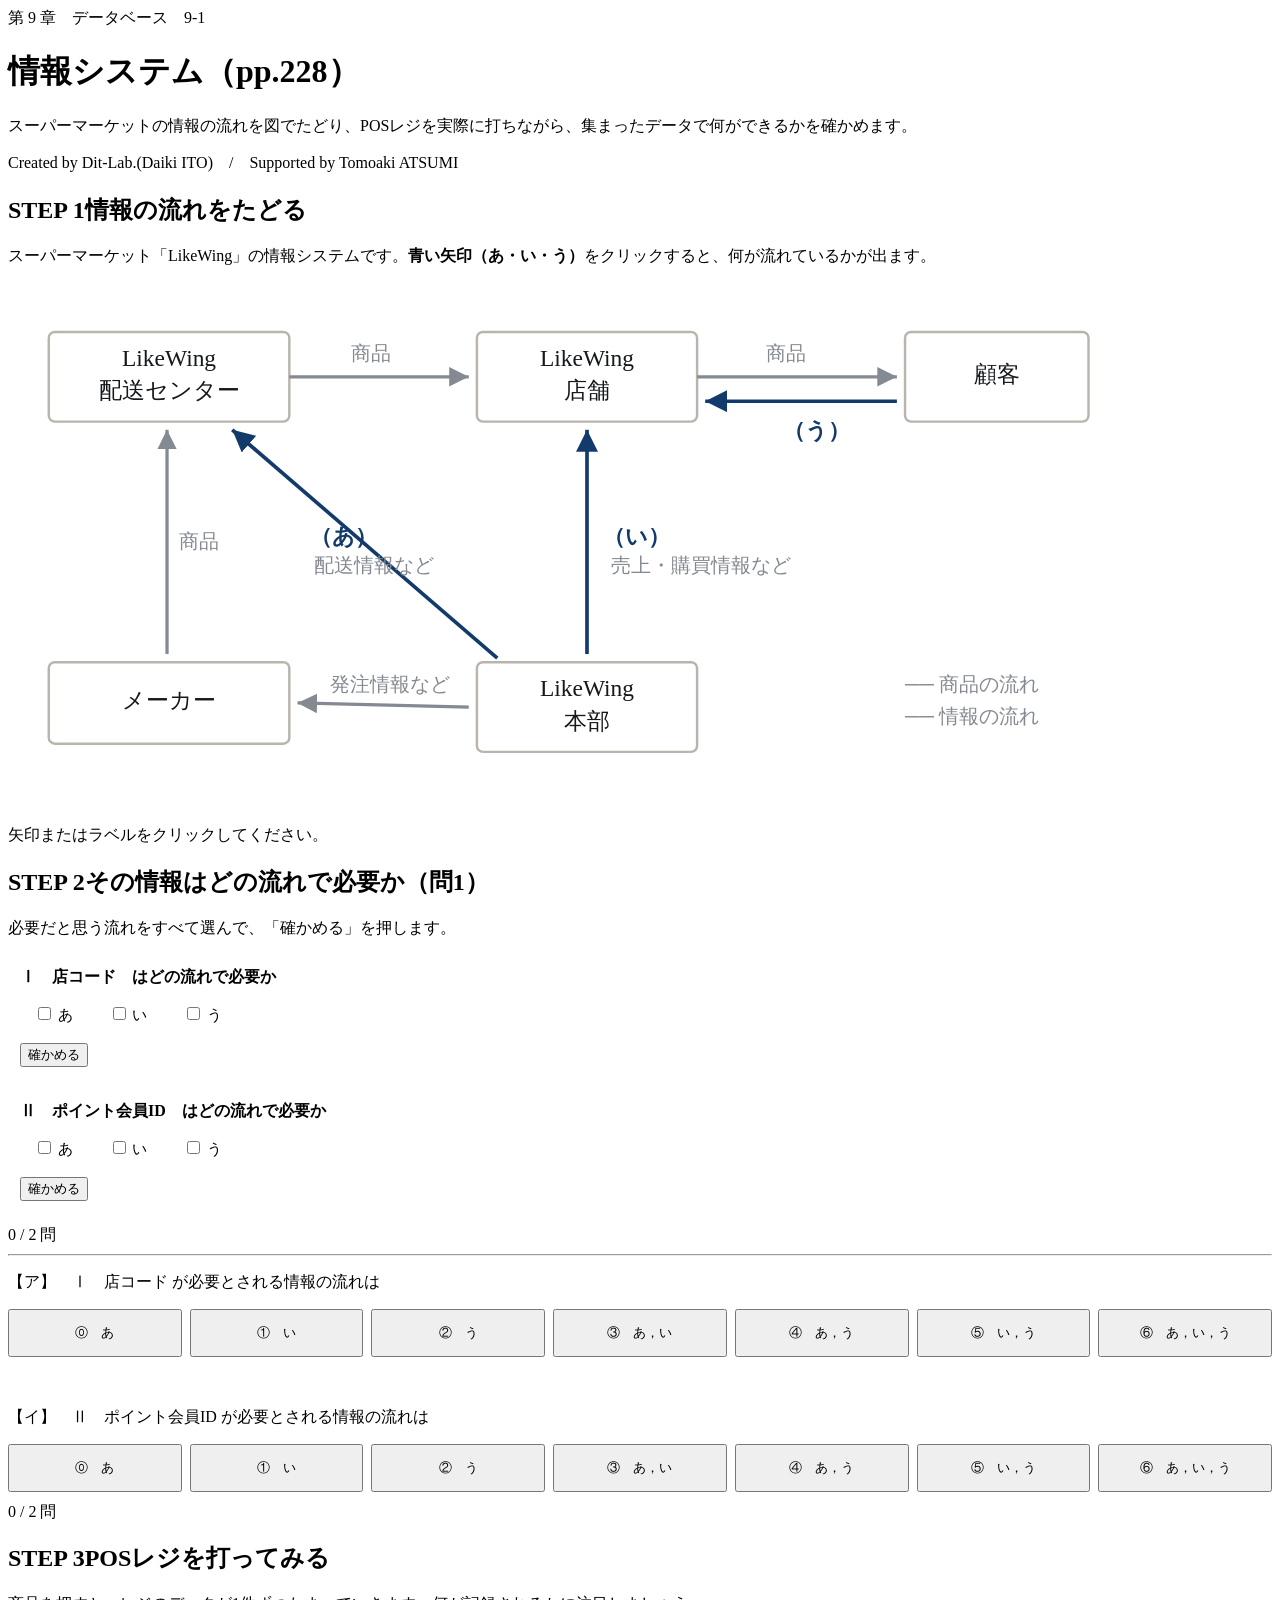
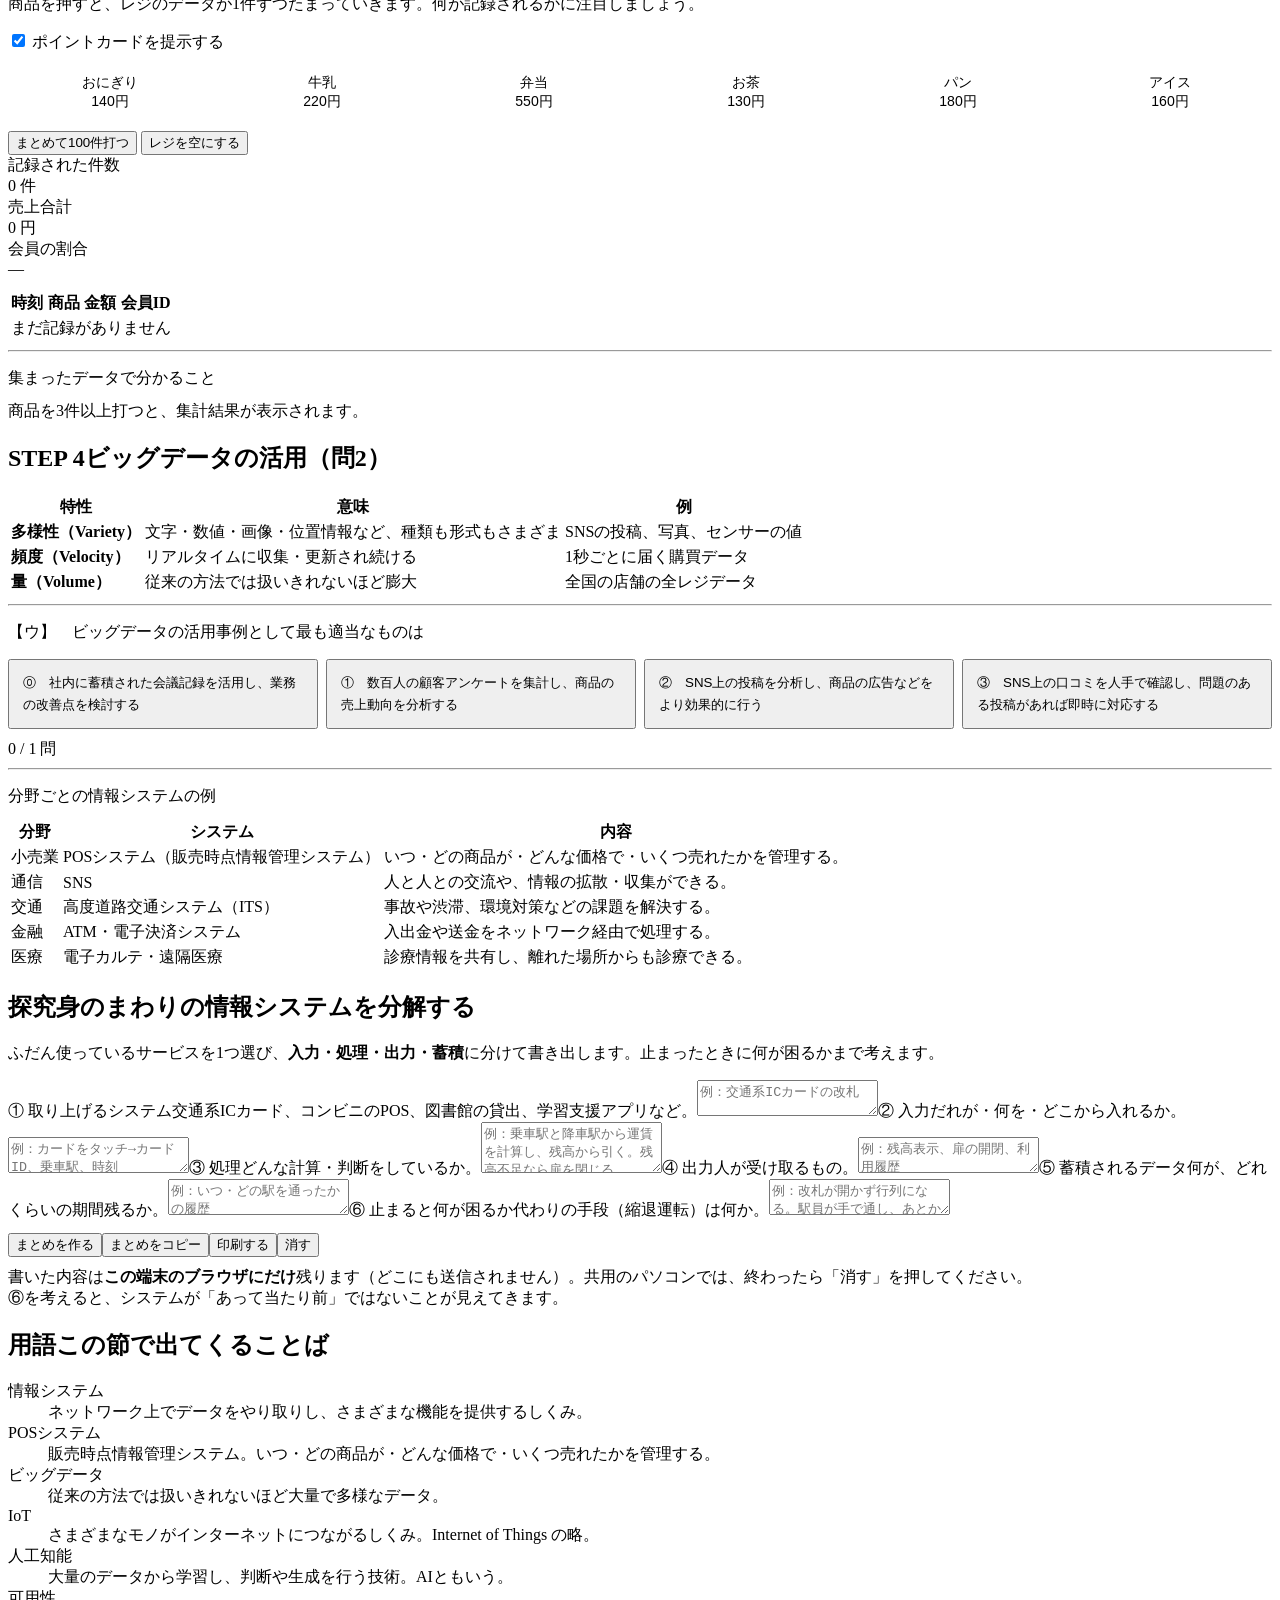
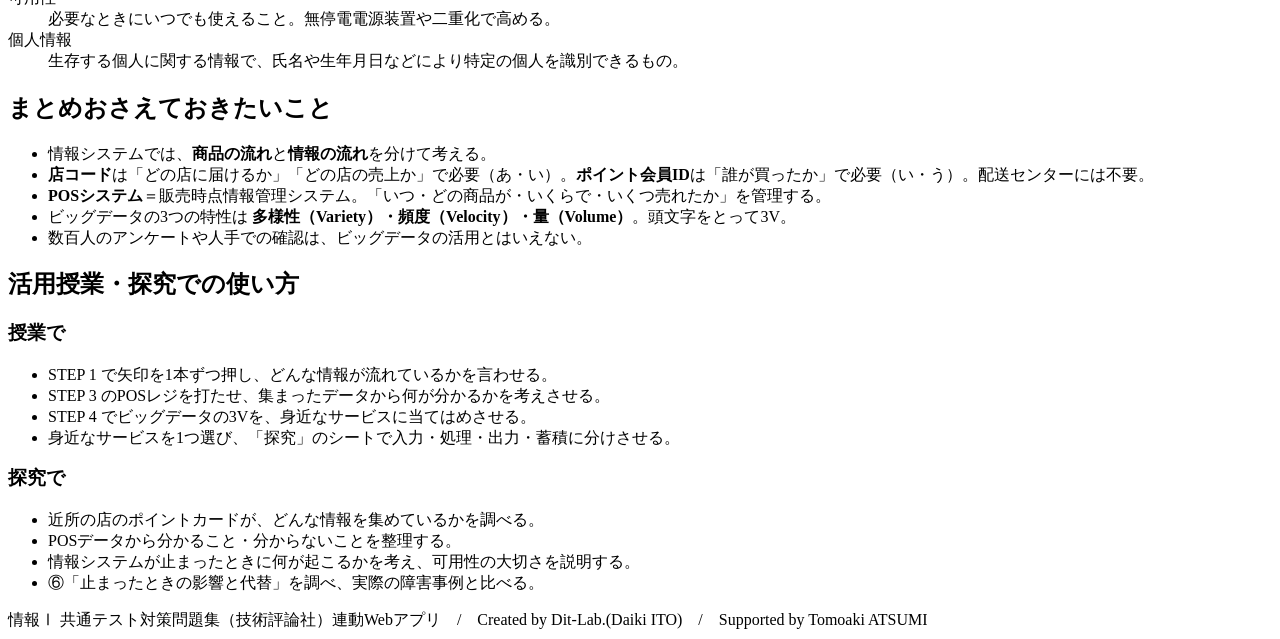
==== commit d73903ce: "feat: 自分のテーマで書く探究ワークシートを追加（コピー・印刷でき、授業のワークシートとして使える）" ====
--- a/index.html
+++ b/index.html
@@ -6,7 +6,7 @@
 <title>情報システム｜情報Ⅰ共通テスト対策問題集</title>
 <meta name="description" content="スーパーマーケットの情報の流れを図でたどり、POSレジを実際に打ちながら、集まったデータで何ができるかを確かめます。">
 <link rel="icon" href="data:image/svg+xml,%3Csvg xmlns=%22http://www.w3.org/2000/svg%22 viewBox=%220 0 32 32%22%3E%3Crect width=%2232%22 height=%2232%22 fill=%22%2315181c%22/%3E%3Ctext x=%2216%22 y=%2222%22 font-size=%2218%22 font-family=%22monospace%22 fill=%22%23fff%22 text-anchor=%22middle%22%3E01%3C/text%3E%3C/svg%3E">
-<link rel="stylesheet" href="css/style.css?v=1b60c856">
+<link rel="stylesheet" href="css/style.css?v=bdbb3cb0">
 <link rel="stylesheet" href="css/app.css?v=15e9ed13">
 </head>
 <body>
@@ -84,6 +84,12 @@
     </div>
   </section>
 
+  <section class="step wsprint" id="wsSec">
+    <h2><span class="no">探究</span>身のまわりの情報システムを分解する</h2>
+    <p class="desc">ふだん使っているサービスを1つ選び、<strong>入力・処理・出力・蓄積</strong>に分けて書き出します。止まったときに何が困るかまで考えます。</p>
+    <div class="panel"><div id="wsBox"></div></div>
+  </section>
+
   <section class="step" id="glossary">
     <h2><span class="no">用語</span>この節で出てくることば</h2>
     <div class="panel"><div id="glossBox"></div></div>
@@ -110,12 +116,14 @@
         <li>STEP 1 で矢印を1本ずつ押し、どんな情報が流れているかを言わせる。</li>
         <li>STEP 3 のPOSレジを打たせ、集まったデータから何が分かるかを考えさせる。</li>
         <li>STEP 4 でビッグデータの3Vを、身近なサービスに当てはめさせる。</li>
+        <li>身近なサービスを1つ選び、「探究」のシートで入力・処理・出力・蓄積に分けさせる。</li>
       </ul>
       <h3 style="margin-top:12px">探究で</h3>
       <ul>
         <li>近所の店のポイントカードが、どんな情報を集めているかを調べる。</li>
         <li>POSデータから分かること・分からないことを整理する。</li>
         <li>情報システムが止まったときに何が起こるかを考え、可用性の大切さを説明する。</li>
+        <li>⑥「止まったときの影響と代替」を調べ、実際の障害事例と比べる。</li>
       </ul>
     </div>
   </section>
@@ -129,6 +137,7 @@
 <script src="js/chart.js?v=fb6e3be1"></script>
 <script src="js/terms.js?v=2906fc33"></script>
 <script src="js/quiz.js?v=13402362"></script>
-<script src="js/app.js?v=3086123c"></script>
+<script src="js/worksheet.js?v=b6f4e4b3"></script>
+<script src="js/app.js?v=8e73b176"></script>
 </body>
 </html>
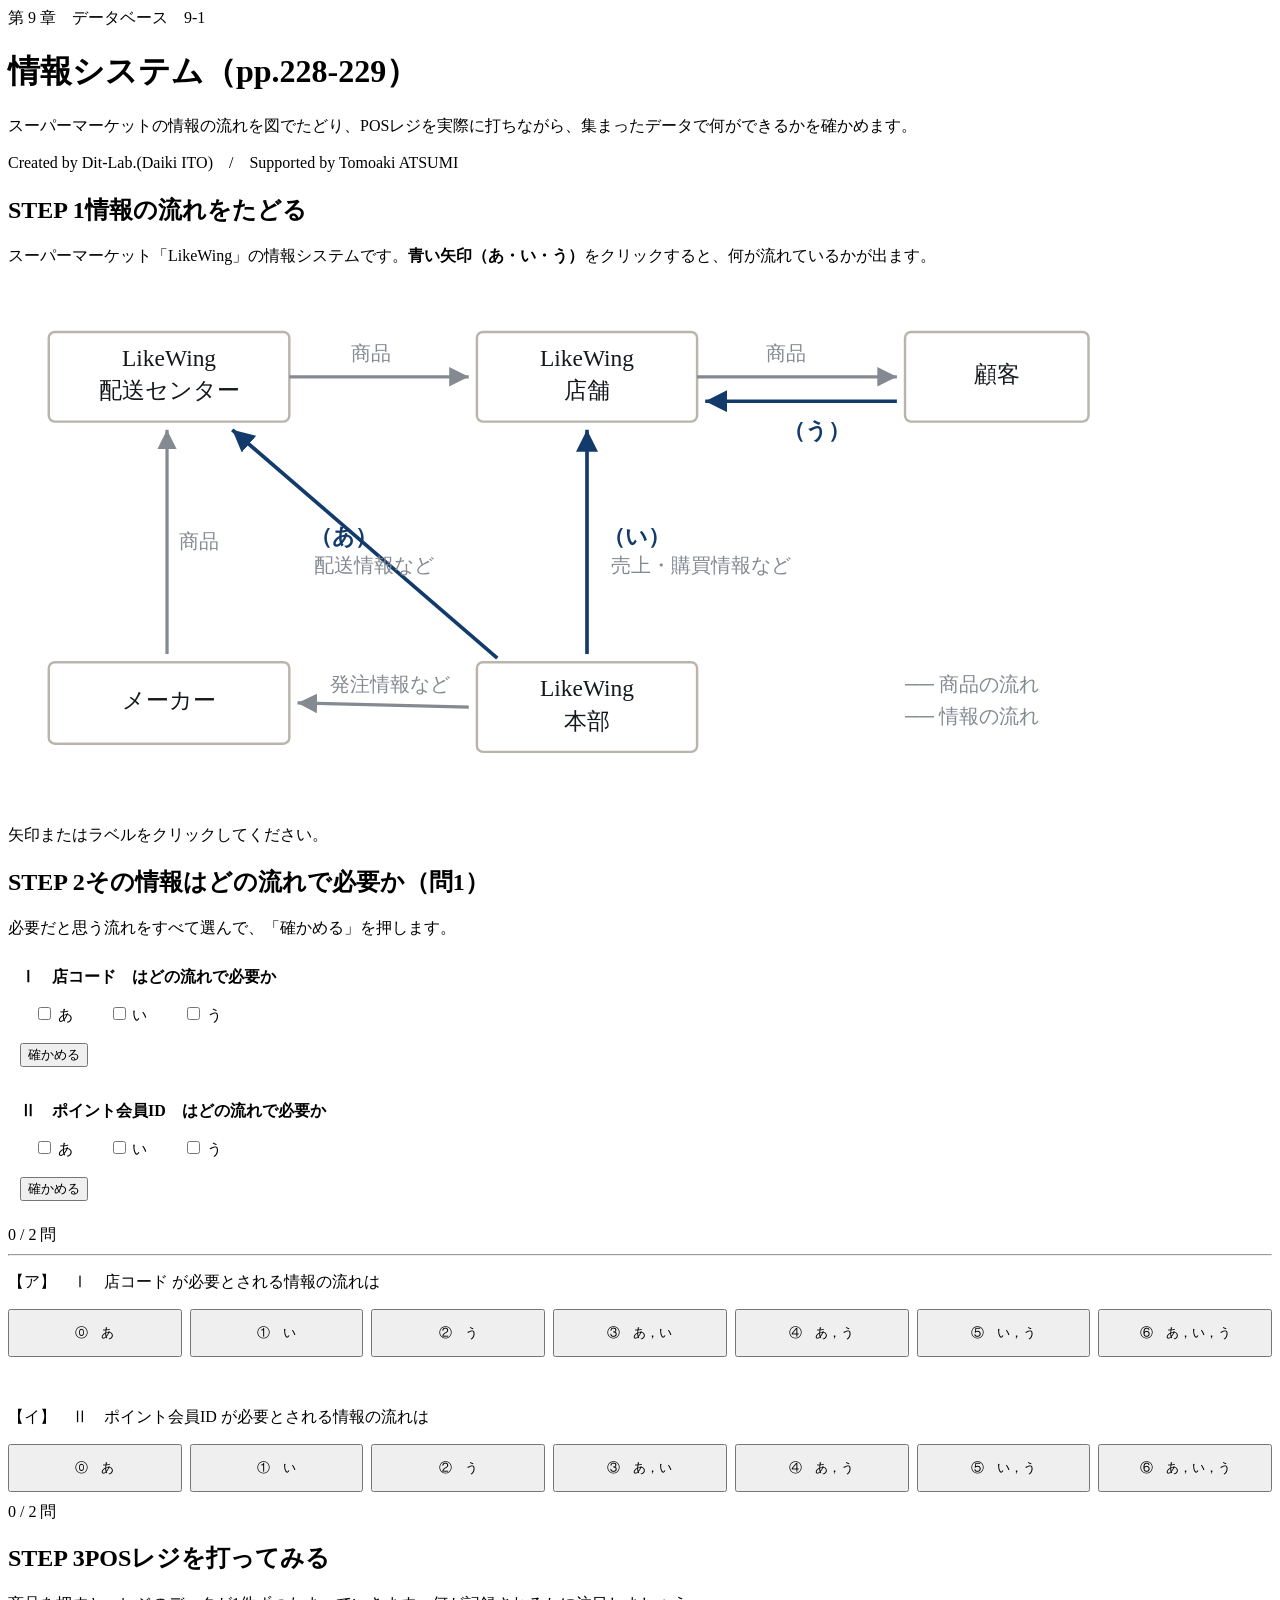
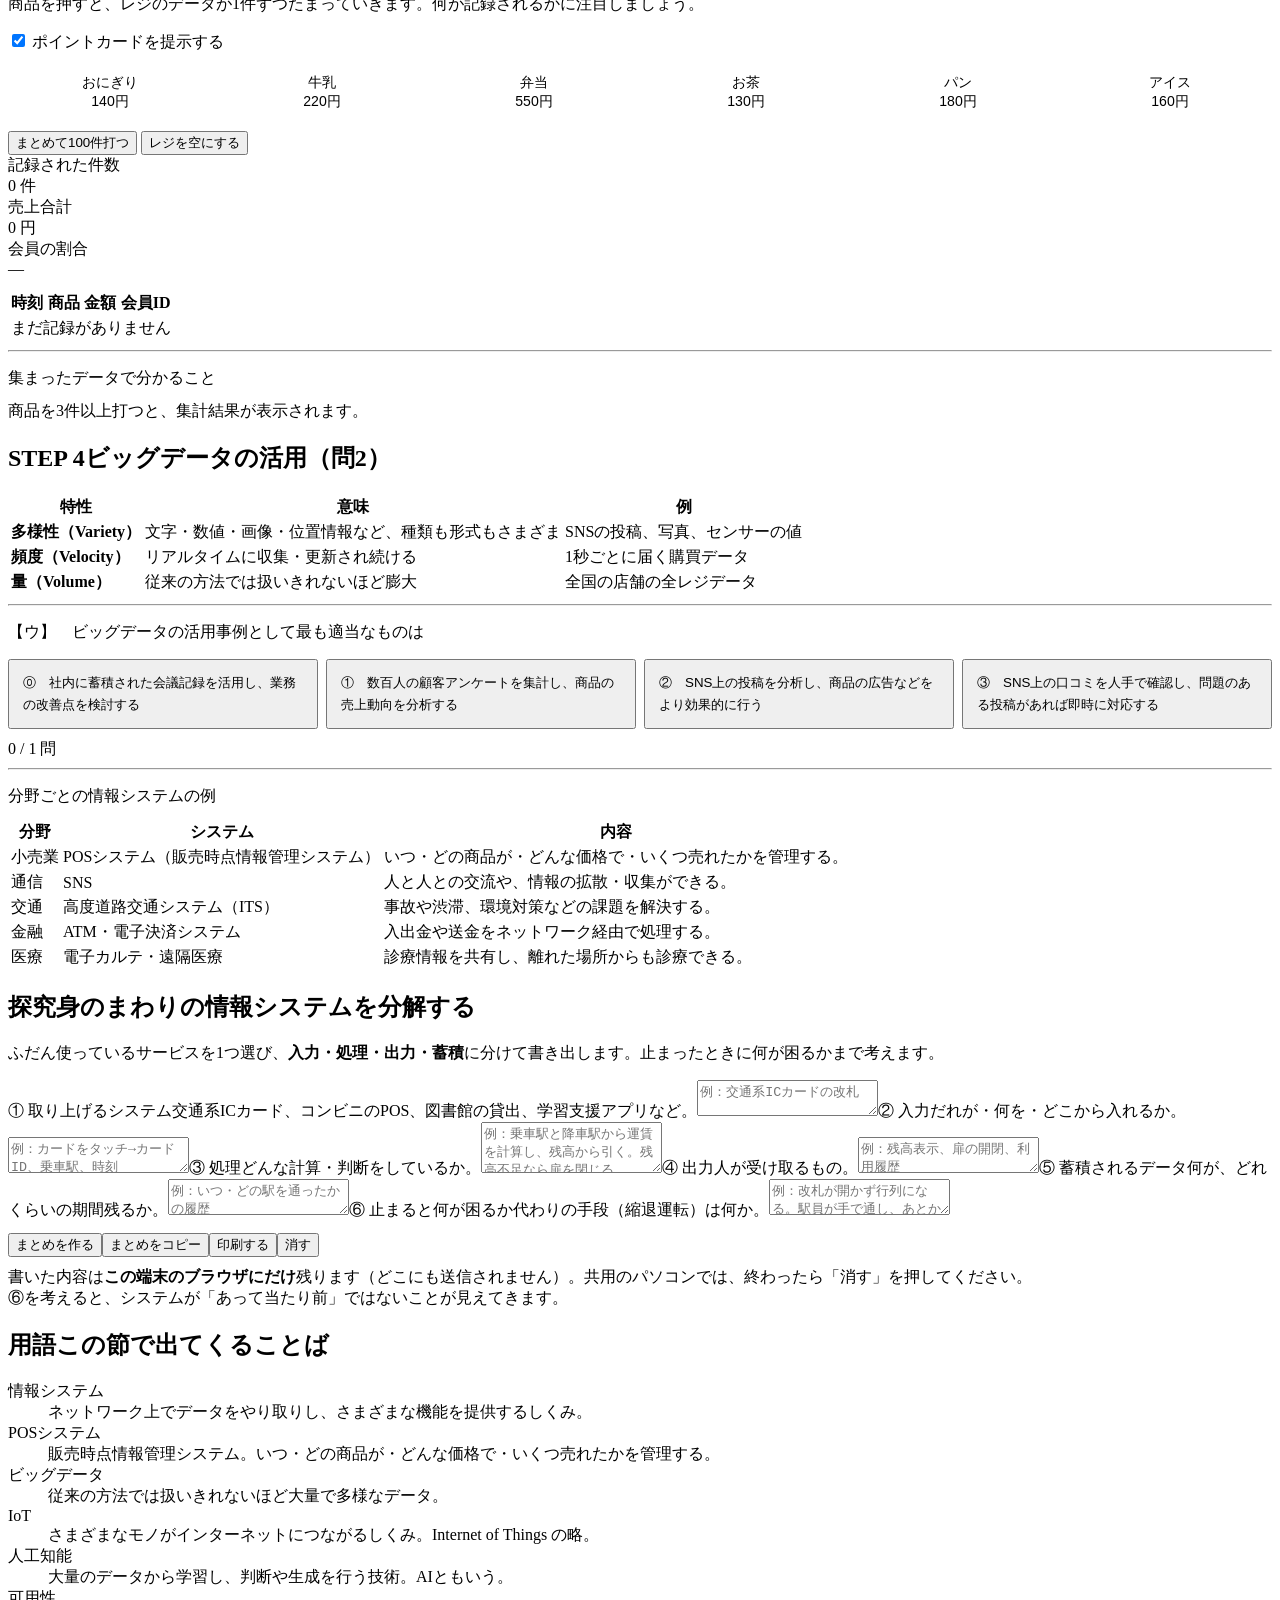
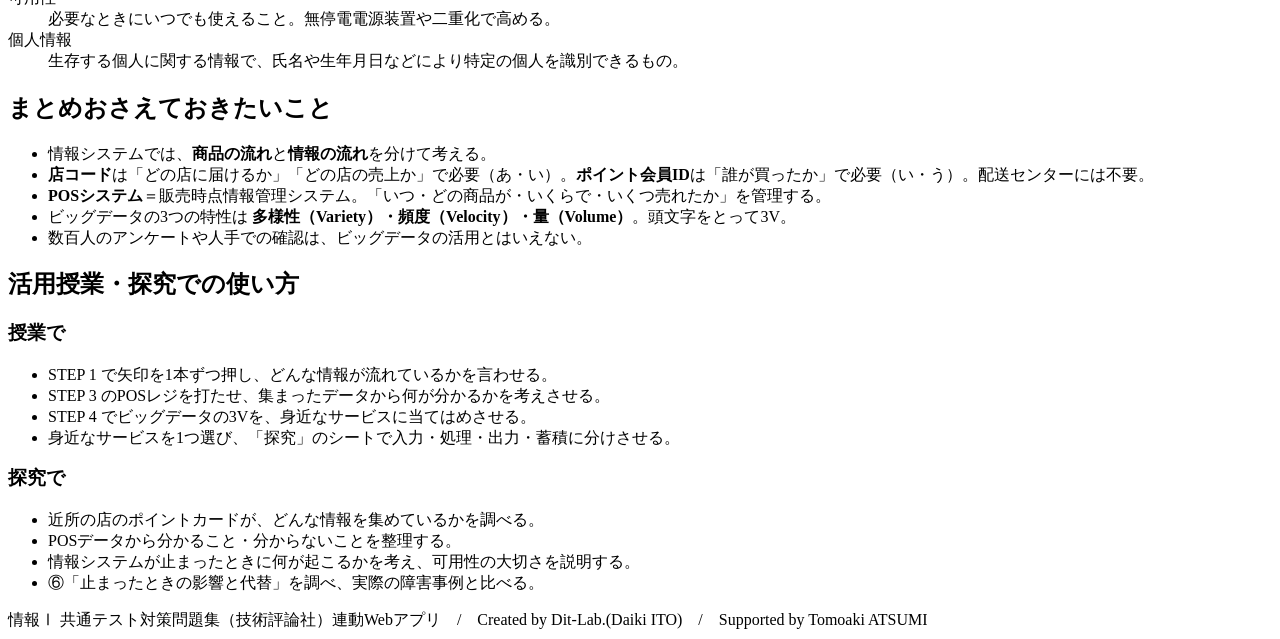
==== commit d097459a: "fix: タイトルのページ数表記を台割・最終原稿に合わせて修正" ====
--- a/index.html
+++ b/index.html
@@ -14,7 +14,7 @@
 <header class="app-header">
   <div class="inner">
     <span class="eyebrow">第 9 章　データベース　9-1</span>
-    <h1>情報システム（pp.228）</h1>
+    <h1>情報システム（pp.228-229）</h1>
     <p class="lead">スーパーマーケットの情報の流れを図でたどり、POSレジを実際に打ちながら、集まったデータで何ができるかを確かめます。</p>
     <p class="credit">Created by Dit-Lab.(Daiki ITO)　/　Supported by Tomoaki ATSUMI</p>
   </div>
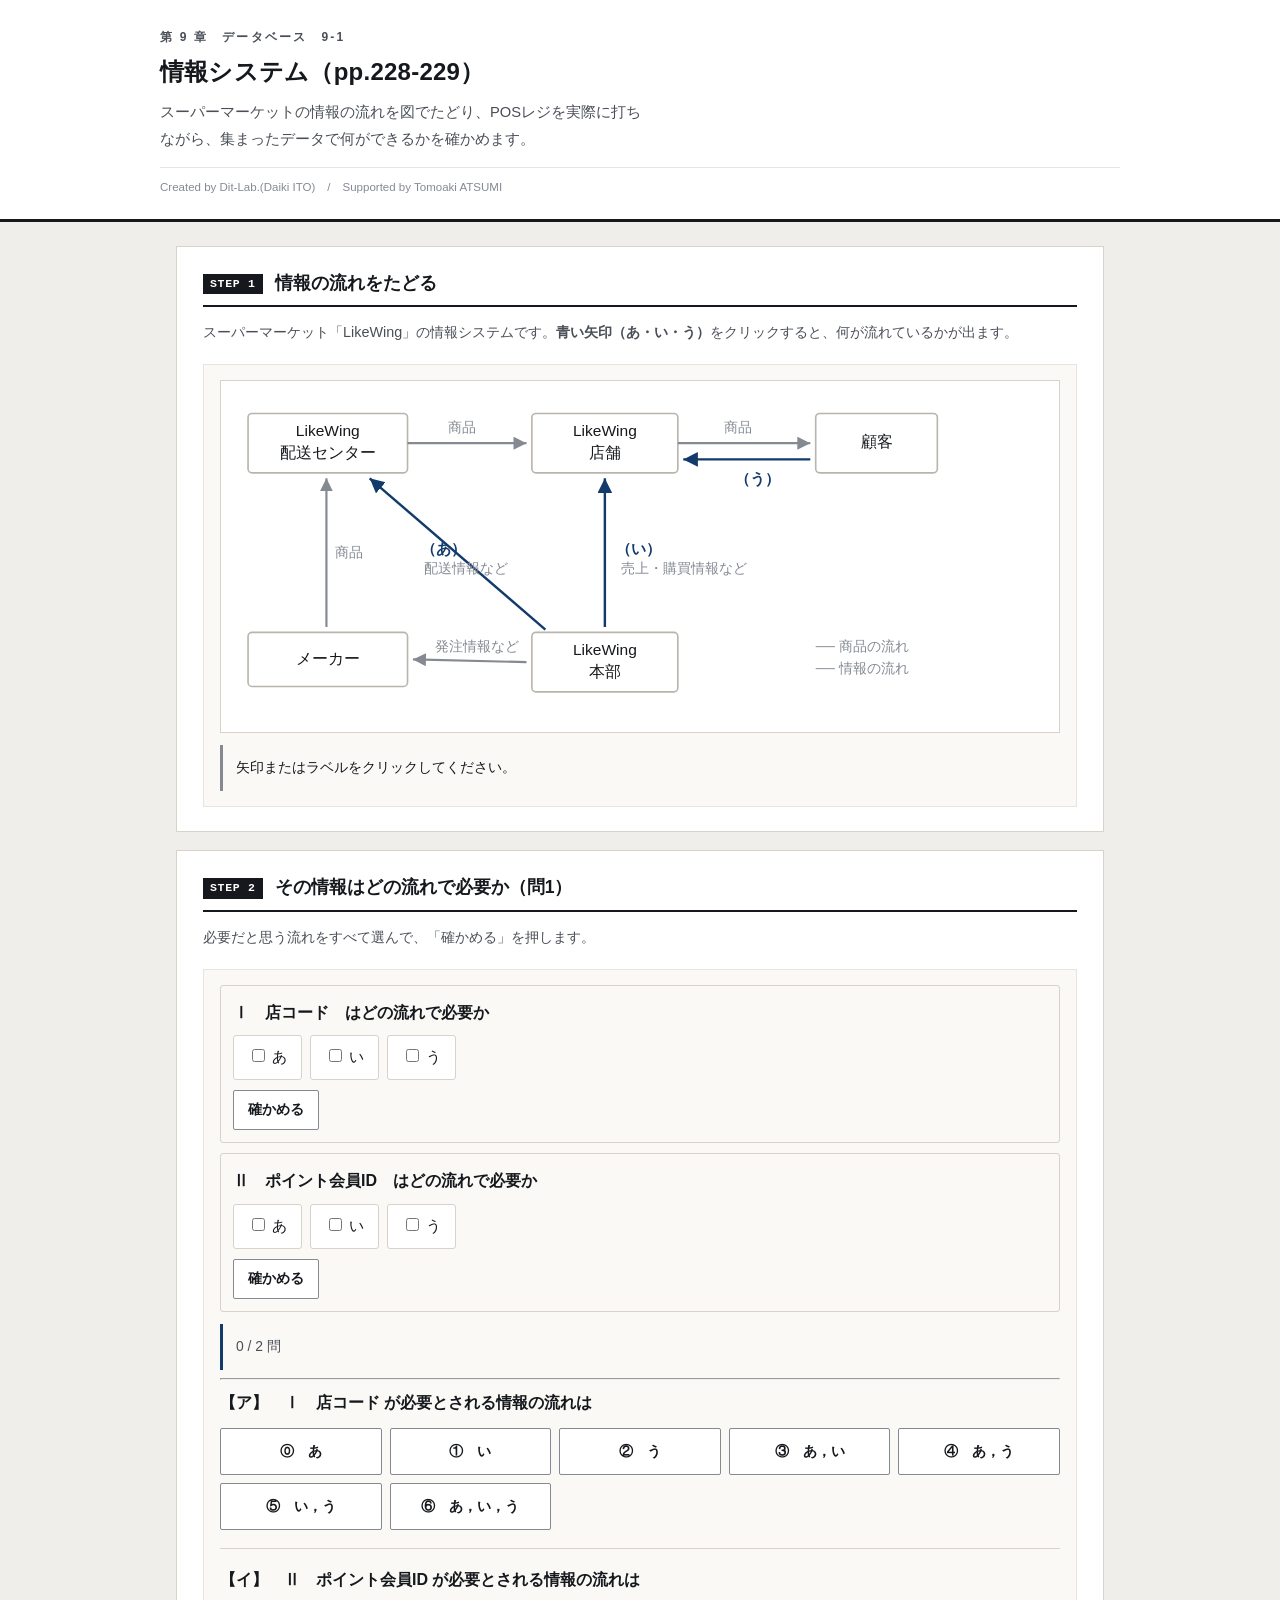
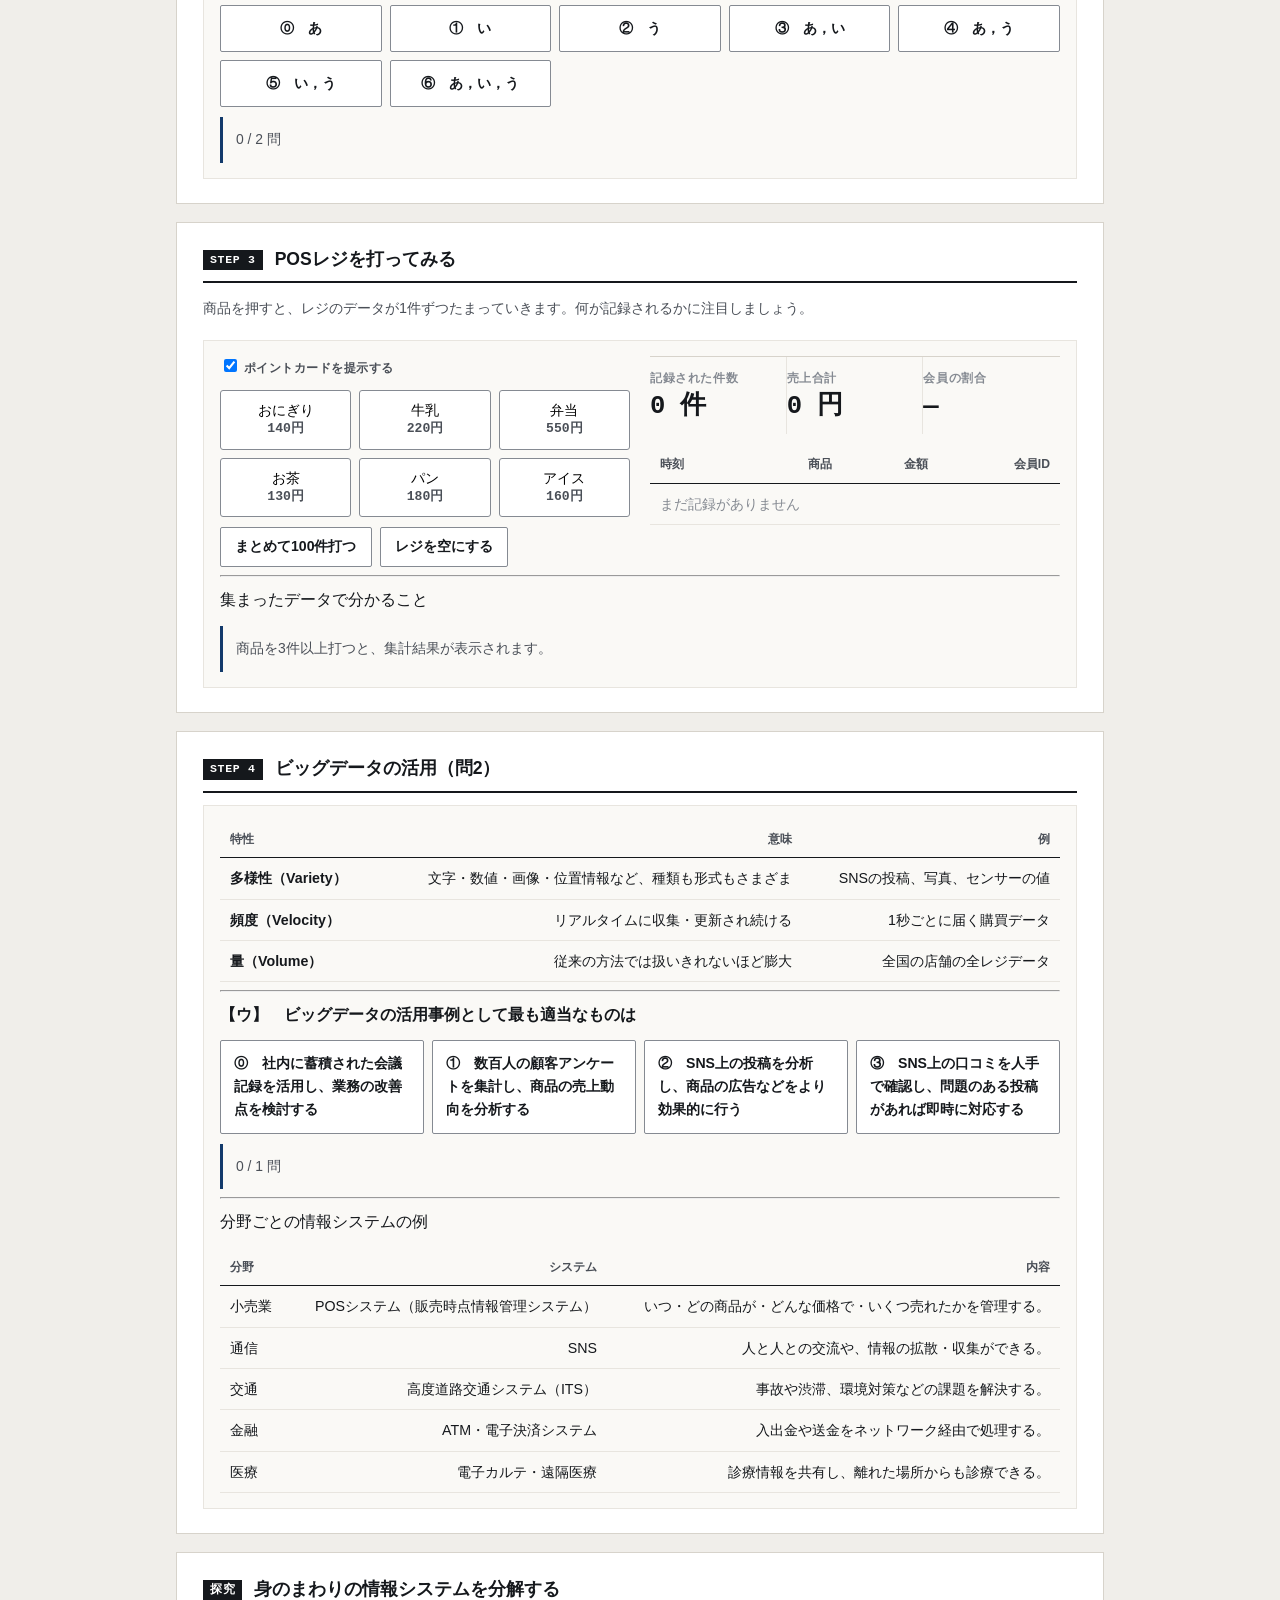
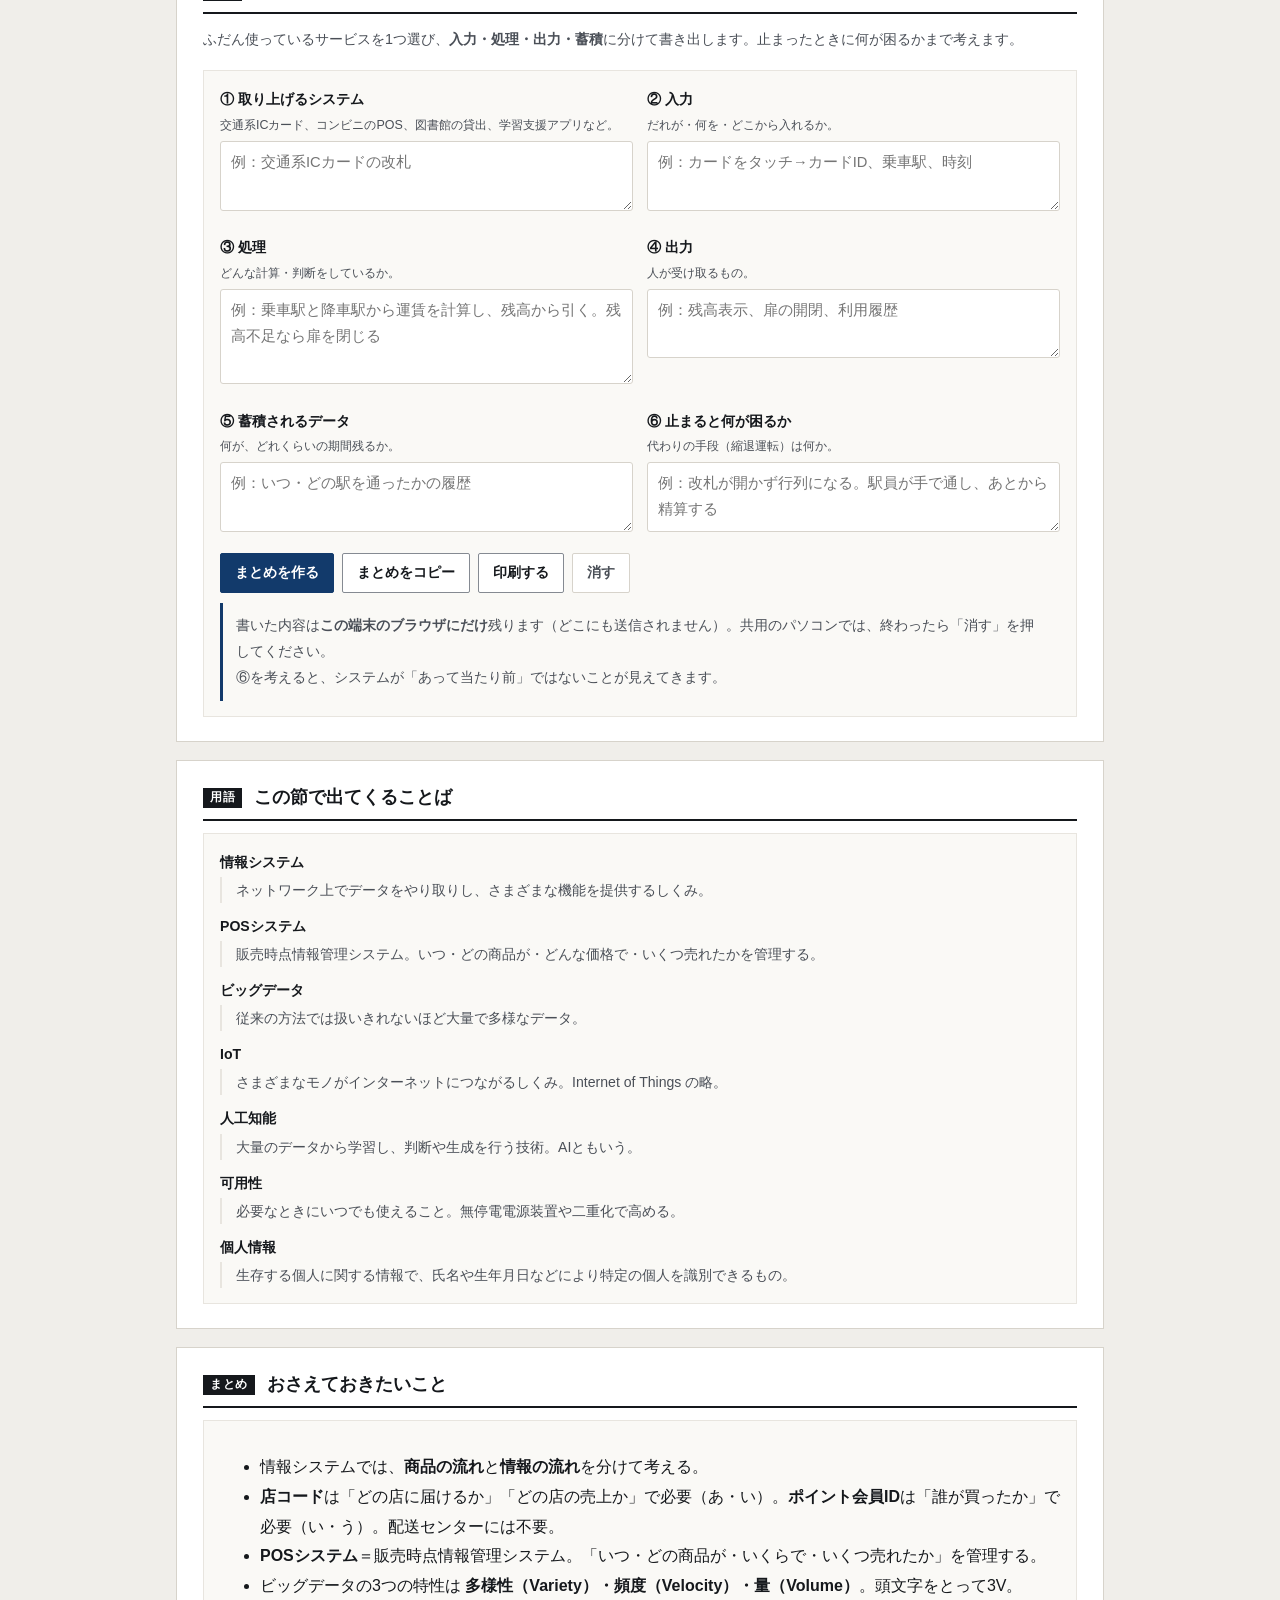
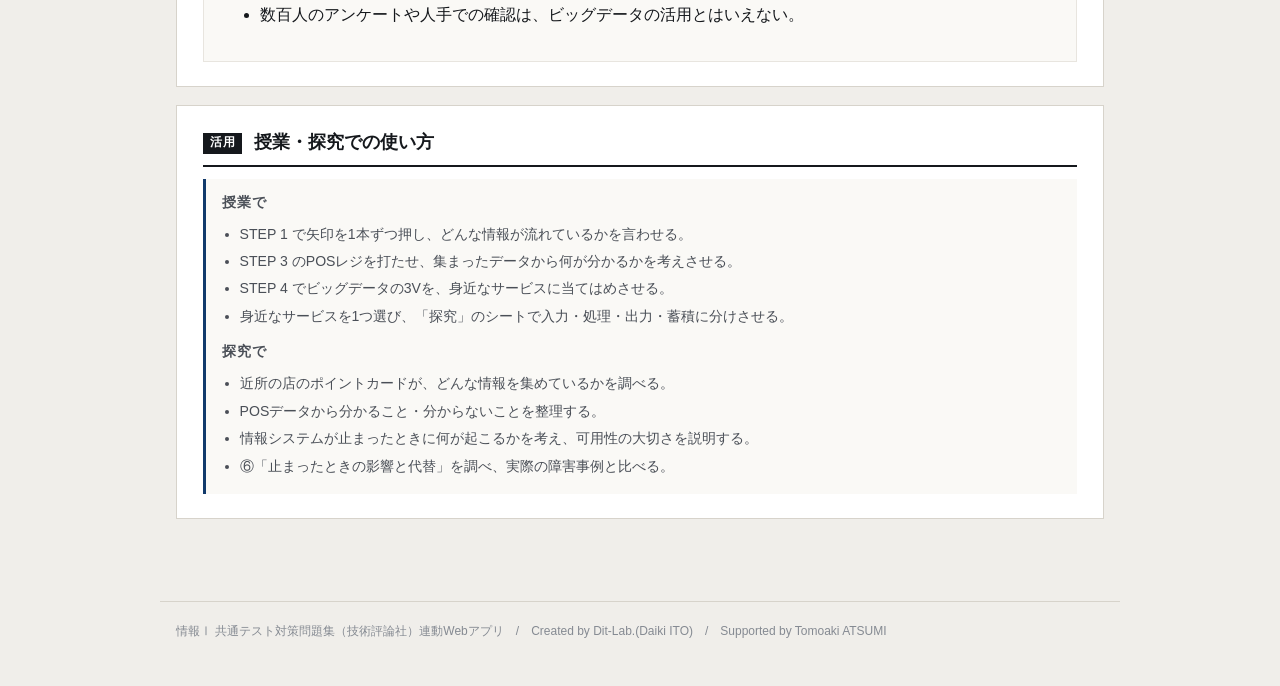
==== commit 8445145b: "fix: 未定義のCSS変数（--line/--muted/--sans）で枠線と文字色が消えていた問題を修正" ====
--- a/index.html
+++ b/index.html
@@ -6,7 +6,7 @@
 <title>情報システム｜情報Ⅰ共通テスト対策問題集</title>
 <meta name="description" content="スーパーマーケットの情報の流れを図でたどり、POSレジを実際に打ちながら、集まったデータで何ができるかを確かめます。">
 <link rel="icon" href="data:image/svg+xml,%3Csvg xmlns=%22http://www.w3.org/2000/svg%22 viewBox=%220 0 32 32%22%3E%3Crect width=%2232%22 height=%2232%22 fill=%22%2315181c%22/%3E%3Ctext x=%2216%22 y=%2222%22 font-size=%2218%22 font-family=%22monospace%22 fill=%22%23fff%22 text-anchor=%22middle%22%3E01%3C/text%3E%3C/svg%3E">
-<link rel="stylesheet" href="css/style.css?v=bdbb3cb0">
+<link rel="stylesheet" href="css/style.css?v=88681cd4">
 <link rel="stylesheet" href="css/app.css?v=15e9ed13">
 </head>
 <body>
--- a/css/style.css
+++ b/css/style.css
@@ -0,0 +1,304 @@
+/* =========================================================
+   情報Ⅰ 共通テスト対策問題集 — Web アプリ共通スタイル
+   紙面（参考書）に寄せた設計。装飾色は使わず、色は意味を持つときだけ。
+   ========================================================= */
+
+:root{
+  --paper:#ffffff;
+  --paper-2:#faf9f6;      /* うすい紙 */
+  --bg:#f0eeea;           /* 台紙 */
+  --ink:#15181c;
+  --ink-2:#4a4f57;
+  --ink-3:#858a92;
+  --rule:#d7d3cb;
+  /* 旧名のまま書かれているアプリ用の別名（未定義だと枠線や文字色が消えるため） */
+  --line: var(--rule);
+  --muted: var(--ink-2);
+  --sans: var(--font);         /* 罫線 */
+  --rule-2:#e8e5df;
+  --accent:#123a6b;       /* 濃紺。主要操作と現在地だけに使う */
+  --accent-w:#e9eef6;
+  --zero:#c0392b;         /* 左＝0 */
+  --one:#1d4ed8;          /* 右＝1 */
+  --ok:#1f7a3d;   --ok-bg:#eef6f0;
+  --ng:#b3261e;   --ng-bg:#fbefee;
+  --warn:#8a5a00; --warn-bg:#fbf5e8;
+  --font:"Hiragino Kaku Gothic ProN","Hiragino Sans","Yu Gothic Medium","Yu Gothic",
+         "Noto Sans JP",Meiryo,-apple-system,BlinkMacSystemFont,sans-serif;
+  --mono:"SFMono-Regular",Menlo,Consolas,"Courier New",monospace;
+}
+
+*{box-sizing:border-box}
+[hidden]{display:none !important}
+html{-webkit-text-size-adjust:100%}
+body{
+  margin:0; background:var(--bg); color:var(--ink);
+  font-family:var(--font); font-size:16px; line-height:1.85;
+  font-feature-settings:"palt" 1;
+}
+h1,h2,h3,h4{line-height:1.45; margin:0; font-weight:700}
+p{margin:0 0 .75em} p:last-child{margin-bottom:0}
+a{color:var(--accent)}
+
+/* ---------- 標題 ---------- */
+.app-header{background:var(--paper); border-bottom:3px solid var(--ink); padding:26px 20px 20px}
+.app-header .inner{max-width:960px; margin:0 auto}
+.app-header .eyebrow{
+  font-size:.75rem; font-weight:700; color:var(--ink-2); letter-spacing:.18em;
+  display:block; margin-bottom:7px;
+}
+.app-header h1{font-size:1.5rem; letter-spacing:.01em}
+.app-header .lead{font-size:.92rem; color:var(--ink-2); margin-top:9px; max-width:60ch}
+.app-header .credit{
+  font-size:.72rem; color:var(--ink-3); margin-top:14px;
+  padding-top:9px; border-top:1px solid var(--rule-2);
+}
+
+/* ---------- 版面 ---------- */
+.wrap{max-width:960px; margin:0 auto; padding:24px 16px 64px}
+.step{background:var(--paper); border:1px solid var(--rule); padding:24px 26px; margin-bottom:18px}
+.step > h2{
+  display:flex; align-items:baseline; gap:12px; font-size:1.1rem;
+  padding-bottom:9px; border-bottom:2px solid var(--ink); margin-bottom:12px;
+}
+.step > h2 .no{
+  flex:none; font-family:var(--mono); font-size:.72rem; font-weight:700;
+  background:var(--ink); color:var(--paper); padding:2px 7px; letter-spacing:.06em;
+  position:relative; top:-2px;
+}
+.step > .desc{color:var(--ink-2); font-size:.9rem; margin-bottom:18px}
+.step[hidden]{display:none}
+
+.grid{display:grid; gap:20px}
+.grid > *{min-width:0}          /* 子の中身で列が広がるのを防ぐ */
+@media(min-width:800px){ .grid.c2{grid-template-columns:1fr 1fr} }
+@media(min-width:800px){ .grid.c21{grid-template-columns:1.45fr 1fr} }
+
+.panel{border:1px solid var(--rule-2); background:var(--paper-2); padding:15px 16px; min-width:0}
+.panel > h3{
+  font-size:.8rem; font-weight:700; color:var(--ink-2); letter-spacing:.08em;
+  margin-bottom:12px; padding-bottom:6px; border-bottom:1px solid var(--rule);
+}
+
+/* ---------- 部品 ---------- */
+.btn{
+  appearance:none; border:1px solid var(--ink-3); background:var(--paper); color:var(--ink);
+  font-family:inherit; font-size:.88rem; font-weight:700; padding:8px 14px;
+  border-radius:2px; cursor:pointer; min-height:40px; line-height:1.4;
+  transition:background .12s, border-color .12s, color .12s;
+}
+.btn:hover:not(:disabled){background:var(--accent-w); border-color:var(--accent); color:var(--accent)}
+.btn:disabled{opacity:.35; cursor:not-allowed}
+.btn.primary{background:var(--accent); color:var(--paper); border-color:var(--accent)}
+.btn.primary:hover:not(:disabled){background:#0d2c53; color:var(--paper)}
+.btn.ghost{border-color:var(--rule); color:var(--ink-2)}
+.btn.sm{font-size:.8rem; padding:5px 10px; min-height:34px}
+.btn-row{display:flex; flex-wrap:wrap; gap:8px; align-items:center}
+
+/* タブ（見出し下線式） */
+.seg{display:flex; gap:0; border-bottom:1px solid var(--rule)}
+.seg button{
+  appearance:none; border:0; background:transparent; font-family:inherit; font-size:.88rem;
+  font-weight:700; color:var(--ink-3); padding:9px 4px; margin-right:26px; cursor:pointer;
+  border-bottom:3px solid transparent; margin-bottom:-1px; min-height:40px;
+}
+.seg button:hover{color:var(--ink-2)}
+.seg button[aria-pressed="true"]{color:var(--ink); border-bottom-color:var(--accent)}
+
+label.fld{display:block; font-size:.78rem; font-weight:700; color:var(--ink-2); margin-bottom:5px; letter-spacing:.04em}
+input[type=text], textarea, input[type=number]{
+  width:100%; font-family:inherit; font-size:1rem; color:var(--ink);
+  border:1px solid var(--ink-3); border-radius:2px; padding:9px 11px;
+  background:var(--paper); min-height:42px;
+}
+input:focus, textarea:focus{outline:2px solid var(--accent); outline-offset:-1px; border-color:var(--accent)}
+.btn:focus-visible, .seg button:focus-visible, .node-card:focus-visible{outline:2px solid var(--accent); outline-offset:2px}
+textarea{resize:vertical; line-height:1.7}
+.mono{font-family:var(--mono)}
+
+table.tbl{width:100%; border-collapse:collapse; font-size:.89rem}
+table.tbl th, table.tbl td{border-bottom:1px solid var(--rule-2); padding:7px 10px; text-align:right}
+table.tbl th:first-child, table.tbl td:first-child{text-align:left}
+table.tbl thead th{border-bottom:1.5px solid var(--ink); font-size:.76rem; color:var(--ink-2); font-weight:700; white-space:nowrap}
+.tbl-scroll{overflow-x:auto; -webkit-overflow-scrolling:touch; max-width:100%}
+
+.note{padding:10px 13px; font-size:.87rem; border-left:3px solid var(--ink-3); background:var(--paper-2); overflow-wrap:break-word; word-break:break-word}
+.note.ok{background:var(--ok-bg); border-left-color:var(--ok); color:#123f22}
+.note.ng{background:var(--ng-bg); border-left-color:var(--ng); color:#6d1a15}
+.note.info{background:var(--paper-2); border-left-color:var(--accent); color:var(--ink-2)}
+.note.warn{background:var(--warn-bg); border-left-color:var(--warn); color:#5c3d00}
+.note[hidden]{display:none}
+
+.badge{
+  display:inline-block; font-size:.72rem; font-weight:700; padding:1px 7px;
+  border:1px solid var(--rule); color:var(--ink-2); background:var(--paper); letter-spacing:.04em;
+}
+
+/* 数値は罫線で仕切るだけ。カードにしない */
+.metrics{display:flex; flex-wrap:wrap; gap:0; border-top:1px solid var(--rule)}
+.metric{flex:1 1 130px; padding:11px 14px 11px 0; border-right:1px solid var(--rule-2)}
+.metric:last-child{border-right:0}
+.metric .k{font-size:.74rem; color:var(--ink-3); font-weight:700; letter-spacing:.05em}
+.metric .v{font-size:1.6rem; font-weight:700; line-height:1.3; font-family:var(--mono); letter-spacing:-.01em}
+.metric .s{font-size:.76rem; color:var(--ink-2)}
+
+.bit0{color:var(--zero); font-weight:700}
+.bit1{color:var(--one); font-weight:700}
+
+.app-footer{
+  max-width:960px; margin:0 auto; padding:18px 16px 44px; color:var(--ink-3);
+  font-size:.75rem; border-top:1px solid var(--rule);
+}
+.sr-only{position:absolute;width:1px;height:1px;overflow:hidden;clip:rect(0 0 0 0);white-space:nowrap}
+
+@media(max-width:640px){
+  body{font-size:15px}
+  .app-header{padding:20px 16px 16px}
+  .app-header h1{font-size:1.16rem}
+  .wrap{padding:16px 12px 52px}
+  .step{padding:18px 15px}
+  .seg button{margin-right:18px; font-size:.84rem}
+  .metric{flex-basis:50%; border-right:0}
+}
+@media (prefers-reduced-motion:reduce){ *{animation:none!important; transition:none!important} }
+
+/* ---------- 自分のデータ・共有・印刷 ---------- */
+.toolbar{display:flex; flex-wrap:wrap; gap:8px; align-items:center; margin-top:12px;
+  padding-top:12px; border-top:1px solid var(--rule-2)}
+.toolbar .hint{font-size:.78rem; color:var(--ink-3)}
+.paste-area{width:100%; min-height:110px; font-family:var(--mono); font-size:.86rem}
+.use-note{background:var(--paper-2); border-left:3px solid var(--accent); padding:14px 16px; font-size:.88rem}
+.use-note h3{font-size:.86rem; letter-spacing:.06em; margin-bottom:8px; color:var(--ink-2)}
+.use-note ol, .use-note ul{margin:0; padding-left:1.25em; line-height:1.95; color:var(--ink-2)}
+
+@media print{
+  body{background:#fff}
+  .app-header{border-bottom:2px solid #000}
+  .step{border:1px solid #bbb; break-inside:avoid; page-break-inside:avoid; margin-bottom:12px}
+  .btn, .seg, .toolbar, input[type=range]{display:none !important}
+  .note{border-left-width:2px}
+  a[href]:after{content:""}
+}
+
+/* ---------- 入力グリッド ---------- */
+.dg-scroll{overflow:auto; -webkit-overflow-scrolling:touch; border:1px solid var(--rule); background:var(--paper); max-height:420px}
+table.dg{border-collapse:collapse; font-family:var(--mono); font-size:.9rem; min-width:100%}
+table.dg th, table.dg td{border:1px solid var(--rule-2); padding:0}
+table.dg thead th{background:var(--paper-2); position:sticky; top:0; z-index:2}
+table.dg .dg-n{background:var(--paper-2); color:var(--ink-3); font-size:.76rem; font-weight:400;
+  text-align:center; min-width:34px; padding:0 4px; position:sticky; left:0; z-index:1}
+table.dg .dg-corner{background:var(--paper-2); min-width:34px; position:sticky; left:0; z-index:3}
+table.dg .dg-act{background:var(--paper-2); width:34px}
+.dg-h, .dg-c{width:100%; min-width:96px; border:0; background:transparent; font-family:inherit;
+  font-size:.9rem; padding:8px 9px; color:var(--ink); min-height:38px}
+.dg-h{font-weight:700; font-family:var(--font); font-size:.82rem; color:var(--ink-2)}
+.dg-c.num{text-align:right}
+.dg-c:focus, .dg-h:focus{outline:2px solid var(--accent); outline-offset:-2px; background:var(--accent-w)}
+.dg-del{border:0; background:transparent; color:var(--ink-3); cursor:pointer; width:32px; height:34px; font-size:1rem}
+.dg-del:hover{color:var(--ng)}
+.dg-tools{display:flex; flex-wrap:wrap; gap:8px; align-items:center; margin-top:10px}
+.dg-hint{font-size:.76rem; color:var(--ink-3)}
+
+/* ---------- ファイル読み込み ---------- */
+.filebox{display:flex; flex-wrap:wrap; gap:10px; align-items:center; padding:12px;
+  border:1px dashed var(--rule); background:var(--paper-2)}
+.filebox input[type=file]{font-size:.85rem; font-family:inherit; max-width:100%}
+.filebox .sel{max-width:220px}
+.filelabel{display:inline-flex; align-items:center; gap:6px; font-size:.85rem; font-weight:700;
+  border:1px solid var(--ink-3); background:var(--paper); padding:8px 14px; border-radius:2px; cursor:pointer; min-height:40px}
+.filelabel:hover{border-color:var(--accent); color:var(--accent); background:var(--accent-w)}
+.filelabel input{display:none}
+
+/* ---------- 用語解説 ---------- */
+.term{position:relative; border-bottom:1.5px dotted var(--accent); cursor:help; color:var(--accent); font-weight:700}
+.term .term-pop{display:none; position:absolute; left:0; top:1.7em; z-index:50; width:min(300px,78vw);
+  background:var(--paper); border:1px solid var(--ink-3); box-shadow:0 6px 20px rgba(0,0,0,.14);
+  padding:10px 12px; font-size:.82rem; font-weight:400; color:var(--ink-2); line-height:1.75;
+  border-left:3px solid var(--accent); cursor:auto; text-align:left}
+.term .term-pop b{display:block; color:var(--ink); font-size:.86rem; margin-bottom:3px}
+.term.open .term-pop{display:block}
+dl.gloss{margin:0; font-size:.88rem}
+dl.gloss dt{font-weight:700; color:var(--ink); margin-top:10px}
+dl.gloss dt:first-child{margin-top:0}
+dl.gloss dd{margin:2px 0 0; color:var(--ink-2); line-height:1.85; padding-left:1em; border-left:2px solid var(--rule-2)}
+@media print{ .term{border-bottom:0; color:inherit} .term .term-pop{display:none !important} }
+
+/* ---------- スマホ・タブレット ---------- */
+@media (max-width:1024px){
+  /* iOS で入力時に画面が勝手に拡大するのを防ぐ（16px 未満だとズームする） */
+  input[type=text], input[type=number], textarea, select, .dg-c, .dg-h{ font-size:16px }
+  .dg-c, .dg-h{ min-width:110px }
+}
+@media (max-width:820px){
+  .grid.c2,.grid.c21{grid-template-columns:1fr}
+  .dg-scroll{max-height:340px}
+  .filebox{flex-direction:column; align-items:stretch}
+  .filebox .sel{max-width:100%}
+  .term .term-pop{left:auto; right:0; width:min(280px,86vw)}
+}
+@media (max-width:480px){
+  .step > h2{font-size:1rem; flex-wrap:wrap}
+  .metrics{gap:0}
+  .metric{flex-basis:50%; padding-right:10px}
+  .metric .v{font-size:1.3rem}
+  .btn{padding:8px 12px}
+  .dg-tools{gap:6px}
+  .dg-hint{width:100%}
+}
+/* タッチ操作でのスクロールを滑らかに */
+.tbl-scroll, .dg-scroll, .tree-box{ -webkit-overflow-scrolling:touch; overscroll-behavior-x:contain }
+
+/* 幅指定つきの入力欄がスマートフォンではみ出さないようにする */
+input[type=text], input[type=number], input[type=search], textarea, select{ max-width:100% }
+.btn-row > label{ min-width:0; max-width:100% }
+.btn-row > label input, .btn-row > label select{ max-width:100% }
+
+/* 共通：○×判定・並べかえ（quiz.js 用） */
+.abcde{border:1px solid var(--rule); border-radius:3px; overflow:hidden}
+.abcde > div{border-top:1px solid var(--rule); padding:10px 12px}
+.abcde > div:first-child{border-top:0}
+.abcde .st{display:flex; gap:10px; align-items:flex-start; flex-wrap:wrap}
+.abcde .st .k{font-weight:700; font-family:var(--mono); min-width:1.4em}
+.abcde .st .t{flex:1; min-width:12em}
+.abcde .jb{display:flex; gap:6px}
+.abcde .jb .btn{min-width:3.4em; padding:6px 10px; text-align:center}
+.prep{display:grid; grid-template-columns:repeat(auto-fit,minmax(150px,1fr)); gap:10px; margin-top:10px}
+.prep .slot{border:1px dashed var(--ink-3); border-radius:3px; padding:10px; min-height:92px; background:var(--paper)}
+.prep .slot.filled{border-style:solid}
+.prep .slot .tag{font:700 .74rem/1.4 var(--mono); color:var(--accent); display:block; margin-bottom:6px}
+.prep .slot .txt{font-size:.86rem; line-height:1.7}
+.cards{display:flex; flex-wrap:wrap; gap:8px; margin-top:10px}
+.cards .c{border:1px solid var(--ink-3); border-radius:3px; padding:9px 12px; background:var(--paper);
+  cursor:pointer; font-size:.88rem; max-width:100%; text-align:left; font-family:inherit; color:var(--ink)}
+.cards .c:hover{background:var(--warn-bg)}
+.cards .c.used{opacity:.35; pointer-events:none}
+
+/* --- 予想してから実行 --- */
+.pmark{display:inline-block; background:var(--accent); color:#fff; font-size:.7rem; font-weight:700;
+  letter-spacing:.08em; padding:2px 7px; border-radius:2px; margin-right:8px; vertical-align:2px}
+input.pin{font-size:1.05rem; padding:7px 10px; border:1px solid var(--rule); border-radius:3px;
+  width:9em; max-width:100%; background:#fff}
+.btn-row .unit{color:var(--muted); font-size:.9rem}
+.choice4 .btn.on{border-color:var(--accent); box-shadow:inset 0 0 0 1px var(--accent); font-weight:700}
+/* 設問文の見出し（flex ではなく通常の段落。.qhead は左右振り分け用なので用途が別） */
+.pq{margin:0 0 10px; font-weight:700; line-height:1.85}
+
+/* --- 自分のテーマでやってみる（ワークシート） --- */
+.wsheet{display:grid; gap:14px}
+@media(min-width:760px){ .wsheet{grid-template-columns:1fr 1fr} }
+.wsf{display:block}
+.wsf .wsl{display:block; font-weight:700; font-size:.9rem; margin-bottom:3px}
+.wsf .wsh{display:block; font-size:.78rem; color:var(--muted); margin-bottom:5px; line-height:1.6}
+.wsf textarea{width:100%; max-width:100%; font:inherit; font-size:.92rem; line-height:1.75;
+  padding:8px 10px; border:1px solid var(--rule); border-radius:3px; background:#fff; resize:vertical}
+.wsf textarea:focus{outline:2px solid var(--accent); outline-offset:-2px}
+.wsout{margin-top:14px; border:1px solid var(--ink-3); border-radius:3px; background:#fff; padding:16px 18px}
+.wsout h4{margin:0 0 10px; font-size:1rem}
+.wsout dl{margin:0}
+.wsout dt{font-weight:700; font-size:.84rem; color:var(--accent); margin-top:10px}
+.wsout dd{margin:2px 0 0; font-size:.92rem; line-height:1.85; white-space:pre-wrap}
+.wsout .wsmsg{margin:10px 0 0; font-size:.86rem; color:var(--muted)}
+@media print{
+  .app-header, .btn-row, .step:not(.wsprint){ display:none !important }
+  .wsout{border:none; padding:0}
+}
